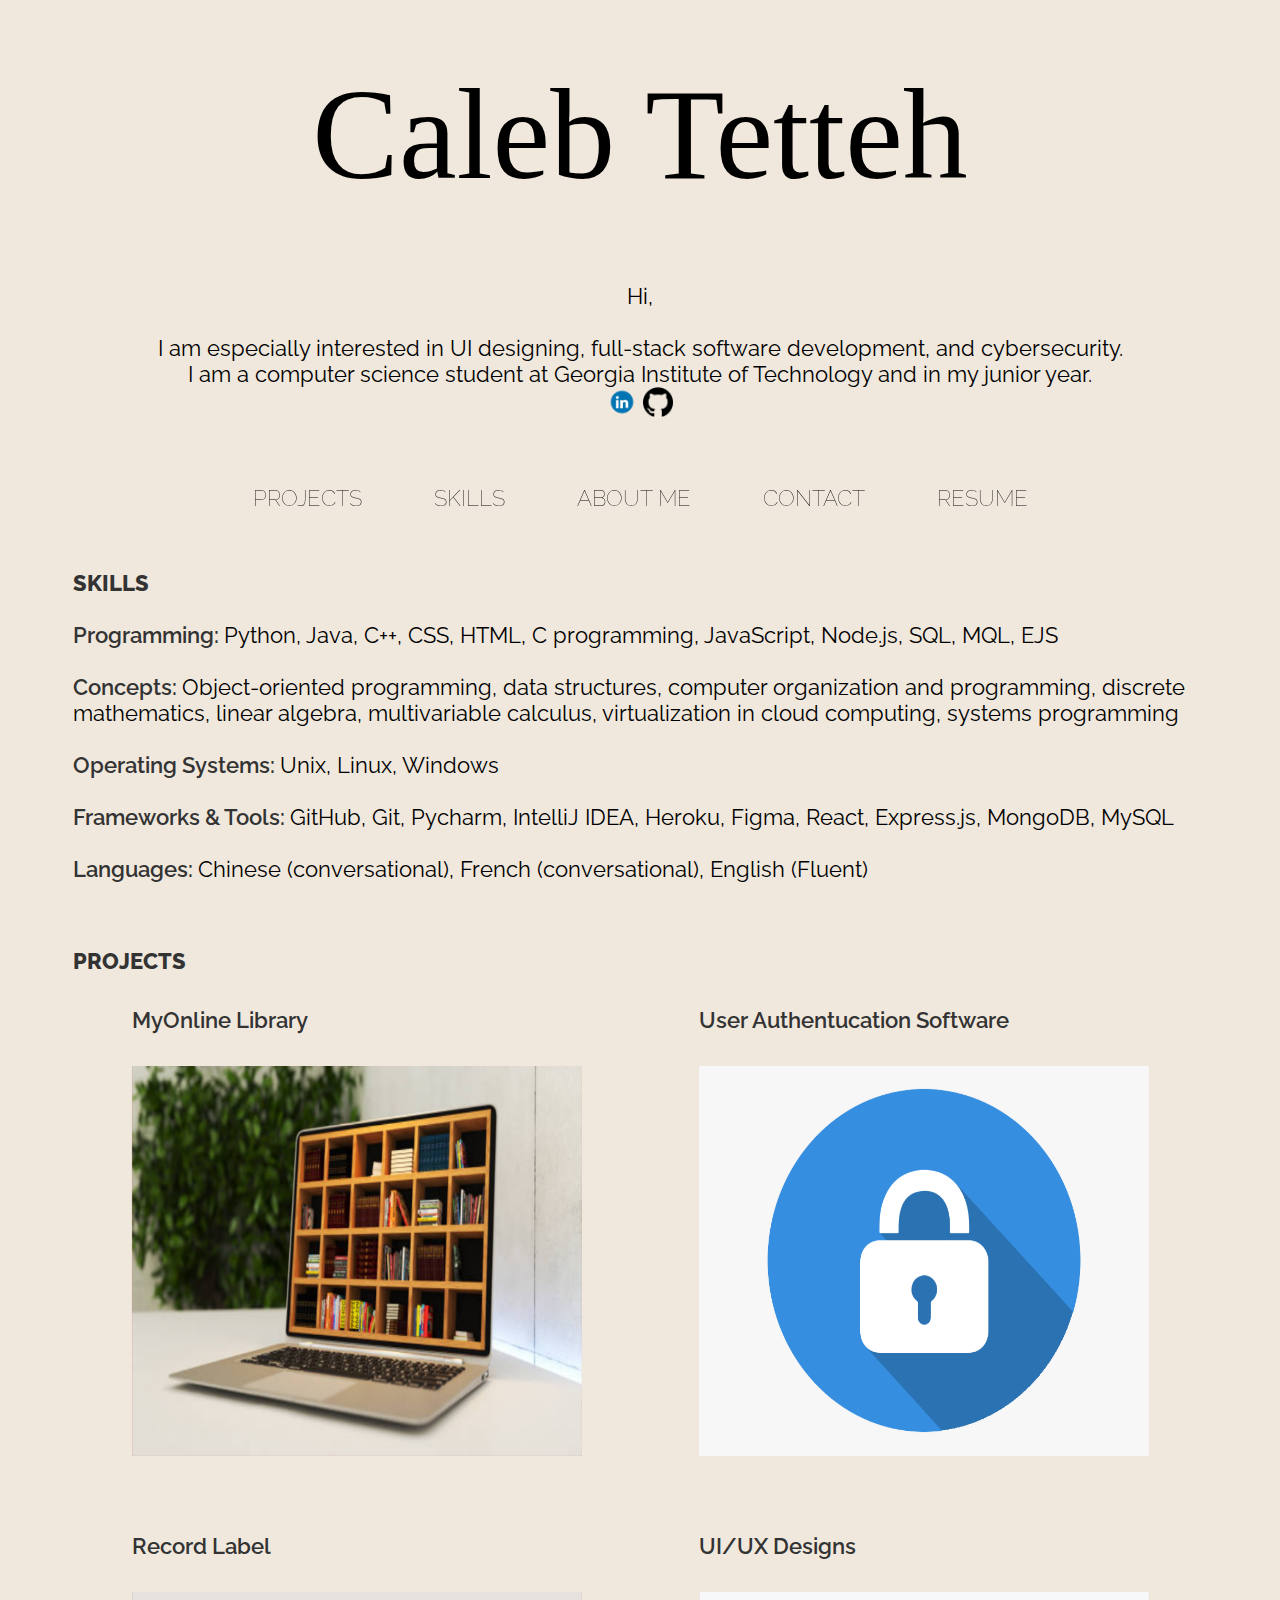
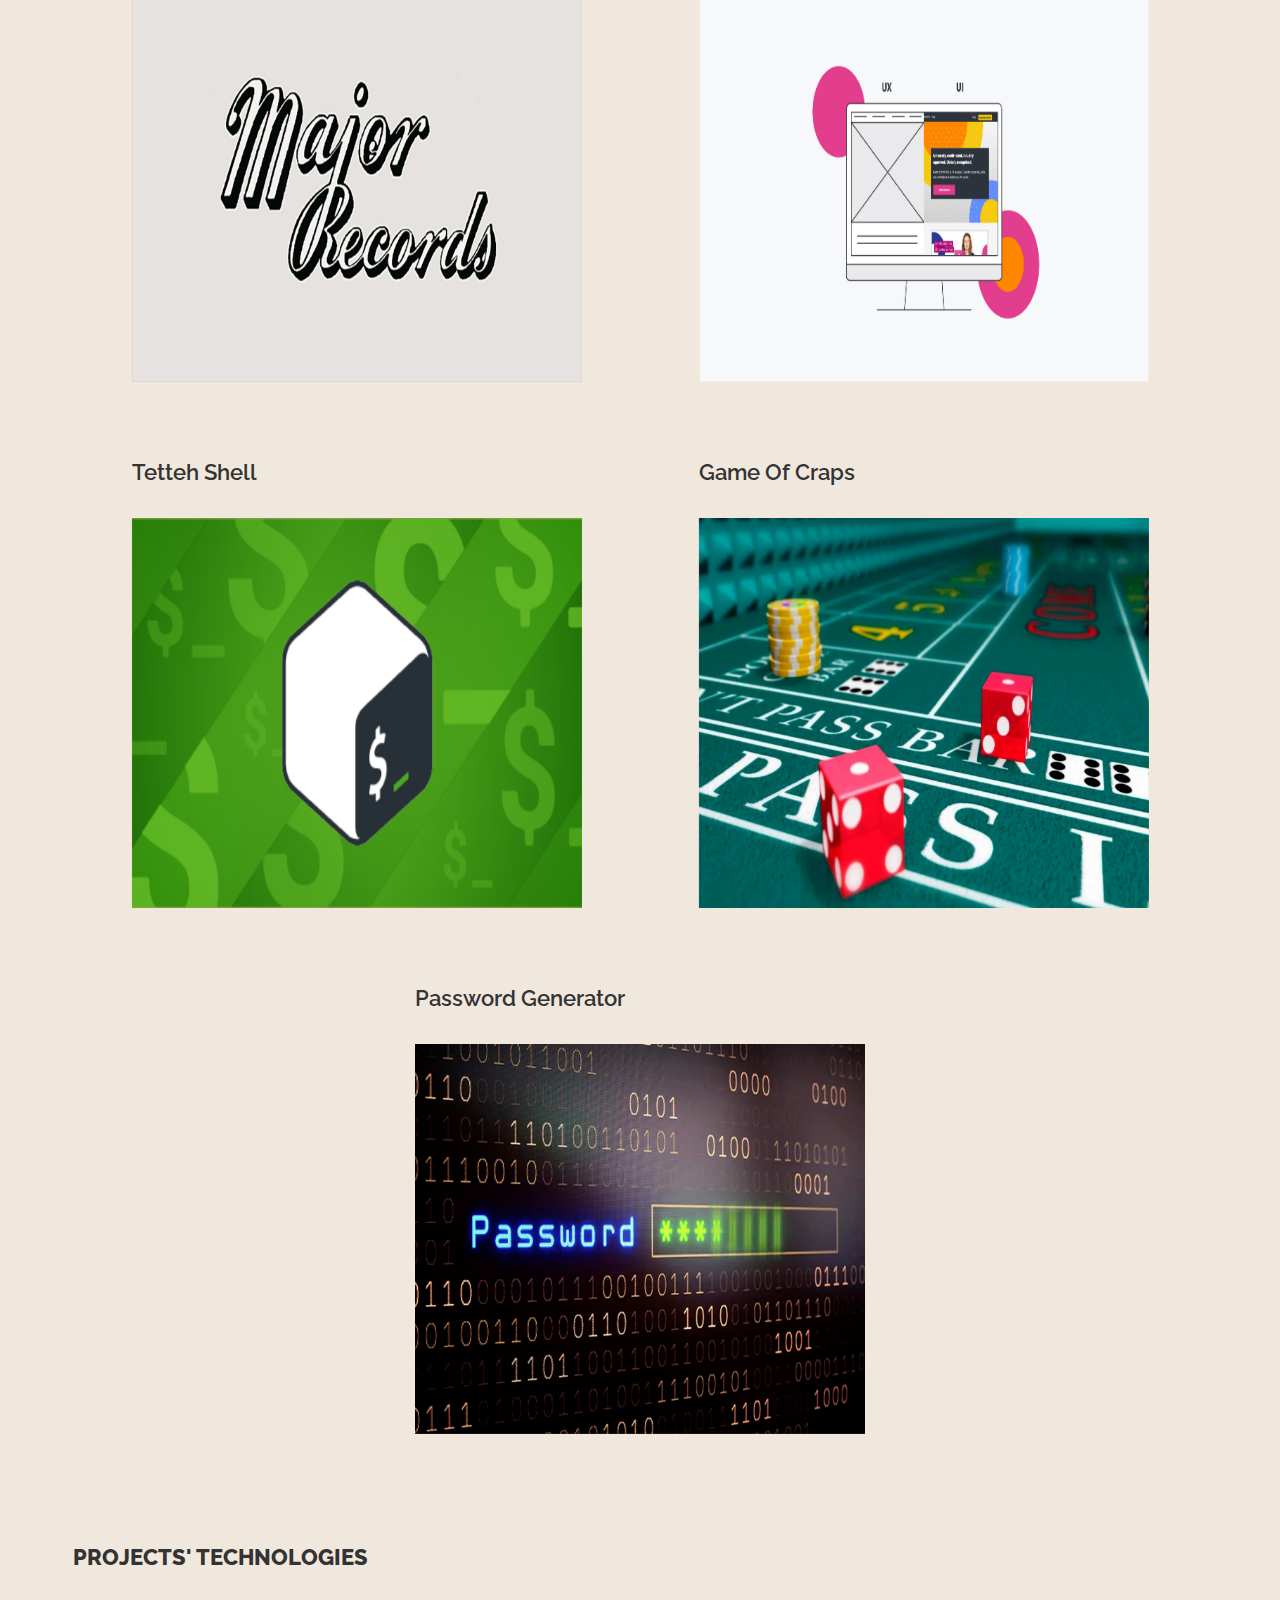
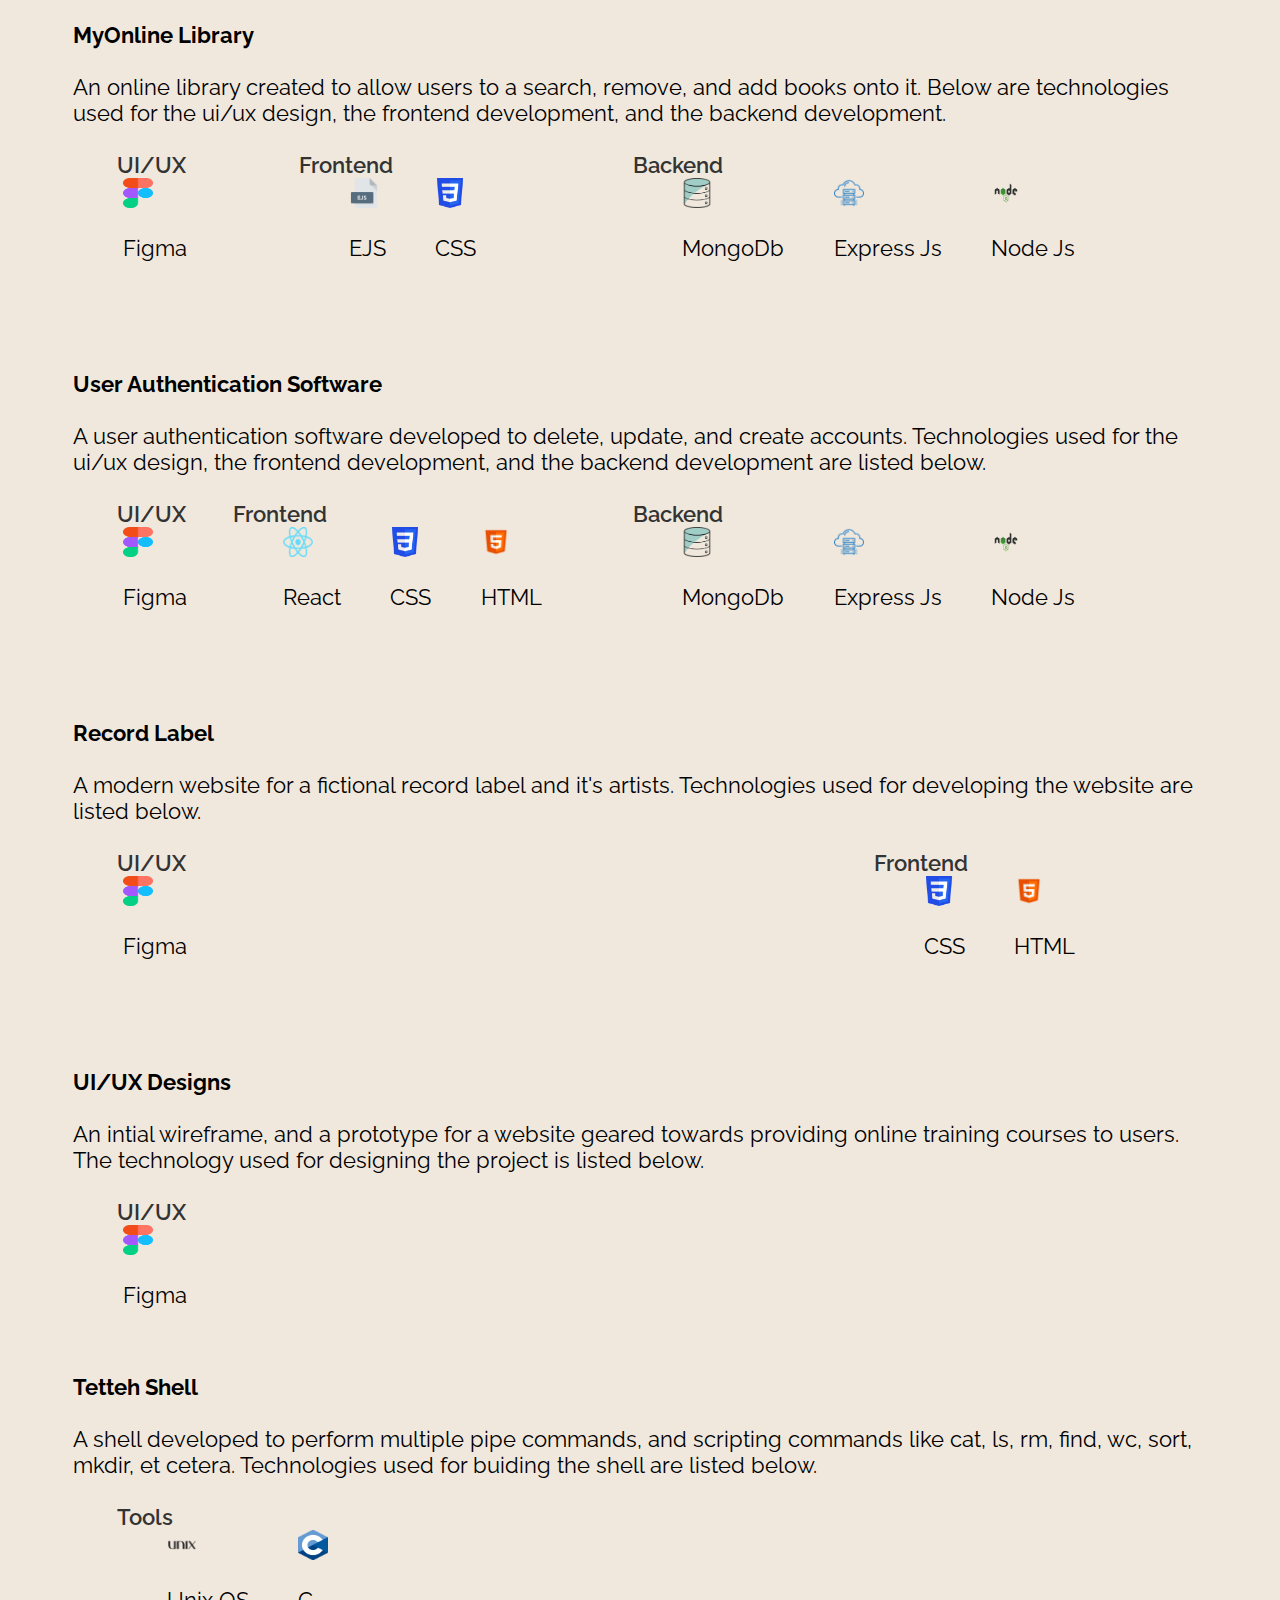
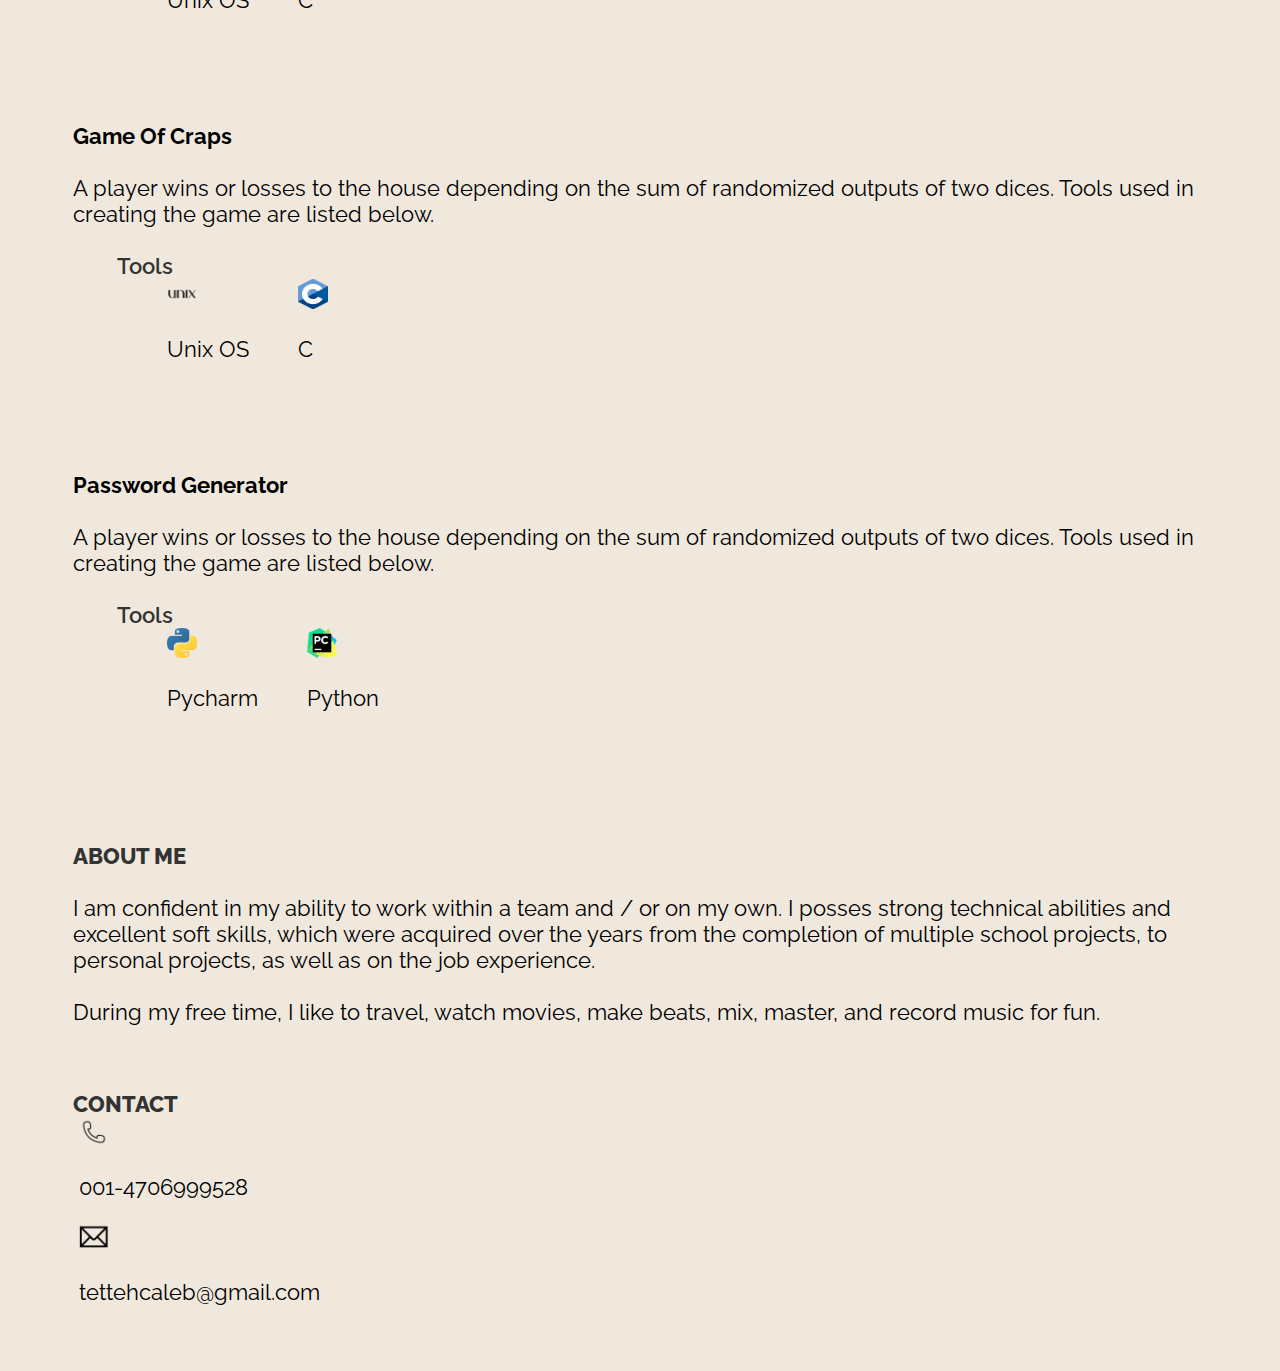
==== home.html @ a8803413 "mywebportfolio-ctetteh" ====
<!DOCTYPE html>
<html>
    <head>
        <!--The title element in he head section of our html element is going to be used 
        by our browser to set the title of our page on the tab-->
        <title> Caleb's Online Portfolio | Home</title>
        <!--The meta tag has a bunch of things we can define for it based on what we set
        for the name attribute. In our case, we want to use the tag for description so 
        we set it as such. The desciption in the content attribute is what appears under
        our title whenever you search in Google-->
        <meta name="description" content="Caleb's web portfolio...">
        <link rel="stylesheet" href="styles.css" />
        <style>
            .header-nav-sticky { 
                position: relative;
                top: 0;
            }

            @supports (position: sticky) {
                .header-nav-sticky {
                    position: -webkit-sticky;
                    position: -moz-sticky;
                    position: -ms-sticky;
                    position: -o-sticky;
                    position: sticky;
                    top: 0;
                }                
            }
        </style>        
    </head>
    <body>
        <header>
            <br>
            
            <h1 class="developer-name "> Caleb Tetteh </h1>
             
            <br>
            <br>
            
            <div class="intro">
                <p>
                    Hi,  
                    <br>
                    <br>
                    I am especially interested in UI designing, full-stack software development, and cybersecurity. 
                    <!--<br>    
                    My thread combinations are information-internetworks and media. My 
                    interests -->
                    <br>
                    I am a computer science student at   
                    Georgia Institute of Technology and in my junior year.
                    
                    
                </p> 
                
                <div class="flex">
                    
                    <a href="https://www.linkedin.com/in/calebtetteh" target="_blank"><img src="Images/linkedin_logo.gif" ></a> 
                    <a href="https://github.com/Cal3123" target="_blank"><img src="Images/github_logo.png"></a> 
                    
                </div>  
                     
            </div>
            
            <br>
            <br> 
            <!--The br tag is a line break tag. It adds line break whever it is-->
        </header> 
        
        <nav class="main-nav nav header-nav-sticky">
            <ul>
                <li><a href="#projects">PROJECTS</a></li> 
                <li><a href="#skills">SKILLS</a></li>
                <li><a href="#aboutme">ABOUT ME</a></li> 
                <li><a href="#contact">CONTACT</a></li> 
                <li><a href="https://docs.google.com/document/d/13GcOTFXCbrKFV9ZnrJuifz0VbZFWBPdK/edit?usp=sharing&ouid=107651226712796212903&rtpof=true&sd=true" target="_blank">RESUME</a></li> 
                  
            </ul>
        </nav>
        <br>
        <section class="container content-section"  >
            <h2 id ="skills" class="section-header">SKILLS</h2>
            <br>
            <p>
                <span class="section-sub-header">Programming: </span> Python, Java, C++, CSS, HTML, C programming, JavaScript, Node.js, SQL, MQL, EJS
                <br>
                <br>
                <span class="section-sub-header">Concepts: </span> Object-oriented programming, data structures, computer organization and programming, 
                discrete mathematics, linear algebra, multivariable calculus, virtualization in cloud computing,
                systems programming
                <br>
                <br>
                <span class="section-sub-header">Operating Systems: </span> Unix, Linux, Windows
                <br>
                <br>
                <span class="section-sub-header">Frameworks & Tools: </span> GitHub, Git, Pycharm, IntelliJ IDEA, Heroku, Figma, React, Express.js, MongoDB, MySQL 
                <br>
                <br>
                <span class="section-sub-header">Languages: </span> Chinese (conversational), French (conversational), English (Fluent)

            </p>
   
        </section>

        <span id ="projects"> 
        <section class = "container content-section">
           
            <h2  class="section-header">PROJECTS</h2>
            <div  class= "projects"> 
                <div class="clump">
                    <div class="section-sub-header">MyOnline Library</div>
                    <div class="project ">  
                        <img class="project-image" src="Images/myonline_library.jpg">
                        <div class="middle">
                            <p>
                                An online library created to allow users to a search, remove,
                                and add books onto it. 
                                <br> 

                                <span class="go-to-website">  <a href="#myOnlineLibrary">  Click here </a> <span>
                                to know frontend and backend technologies used in develpment.
                            </p>
                            <br>
                            <a class="text" href="">            
                                Go to App        
                            </a>
                        </div>
                    </div>   
                </div> 

                <div class="clump">
                    <div class="section-sub-header">User Authentucation Software</div> 
                    <div class="project ">  
                        <img class="project-image" src="Images/user_authentication.png">
                        <div class="middle">
                            <p>
                                A user authentication software developed to delete, update, and create accounts.
                                <br> 

                                <span class="go-to-website">  <a href="#userAuthentication">  Click here </a> <span>
                                to know frontend and backend technologies used in creation. 
                            </p>
                            <br> 
                            <a class="text" href="">            
                                Go to App        
                            </a>
                             
                        </div>
                    </div> 
                </div>

                <div class="clump">
                    <div class="section-sub-header">Record Label</div> 
                    <div class="project"> 
                        <img class="project-image" src="Images/record_label.jpg">
                        <div class="middle">
                            <p>
                                A modern website for a fictional record label and it's artists. 
                                <br>

                                <span class="go-to-website">  <a href="#recordLabel">  Click here </a> <span>
                                to know frontend technologies used to build the site. 
                            </p>
                            <br> 

                            <a class="text" href="">            
                                Go to Site        
                            </a>
                        </div>
                    </div> 
                </div>    

                <div class="clump">
                    <div class="section-sub-header">UI/UX Designs</div>
                    <div class="project"> 
                        <img class="project-image" src="Images/ui_design.jpg">
                        <div class="middle">
                            <p>
                                An intial wireframe, and a prototype for a website geared towards
                                providing online training courses to users. 
                                <br>

                                <span class="go-to-website">  <a href="#uiDesigns">  Click here </a> <span>
                                to know which prototyping tool I used. 
                            </p>
                            <br> 
                            
                            <a class="text" href="">            
                                Go to Site        
                            </a>
                        </div>
                    </div>
                </div>    
                
                <div class="clump">
                    <div class="section-sub-header">Tetteh Shell</div>
                    <div class="project "> 
                        <img class="project-image" src="Images/tetteh_shell.png">
                        <div class="middle">
                            <p>
                                A shell developed to perform multiple pipe commands, and
                                scripting commands like cat, ls, rm, find, wc, sort, mkdir, et cetera.  
                                <br>
                                <span class="go-to-website">  <a href="#tettehShell">  Click here </a> <span>
                                to know  the backend technologies used to build the shell. 
                            </p>
                            <br> 
                            
                            <a class="text" href="https://youtu.be/wTkIxbKQaT0" target="_blank">            
                                View        
                            </a>
                        </div>
                    </div> 
                </div>

                <div class="clump">
                    <div class="section-sub-header">Game Of Craps</div>
                    <div class="project"> 
                        <img class="project-image" src="Images/game_of_craps.png">
                        <div class="middle">
                            <p>
                                Game of craps is a game of chance.
                                <br> 
                                A player wins or losses 
                                to the house depending on the sum of randomized outputs of two dices.
                                <br>

                                <span class="go-to-website">  <a href="#craps">  Click here </a> <span>
                                to know backend technologies used to create the game. 
                            </p>
                            <br> 
                            
                            <a class="text" href="https://youtu.be/uQVDjnqmArE" target="_blank">            
                                View       
                            </a>
                    </div> 
                </div>
            </div>
            
            <div class="clump">
                <div class="section-sub-header">Password Generator</div>
                <div class="project"> 
                    <img class="project-image" src="Images/password_generator.png">
                    <div class="middle">
                        <p>
                            A program developed to generate multiple letter and digit password combinations of 
                            varied lengths. 
                            <span class="go-to-website">  <a href="#passwordGenerator">  Click here </a> <span>
                            to know backend technologies used to create this pragram. 
                        </p>
                        <br> 
                        
                        <a class="text" href="https://youtu.be/wnPDkCV_e5Y" target="_blank">            
                            View       
                        </a>
                </div> 
            </div>
        </div>
        </section>

        <section class="container content-section  "  >
            <h2 id ="technologies" class="section-header">PROJECTS' TECHNOLOGIES</h2>
            <br> 
            <br>

            <span id ="myOnlineLibrary"></span>
            <h3>MyOnline Library</h3>
            <br>

            <p>
                An online library created to allow users to a search, remove,
                and add books onto it. Below are technologies used for the ui/ux design, 
                the frontend development, and the backend development.
            </p>
            <br> 

            <div class="flexx">
                <div>
                    <div class="section-sub-header">UI/UX</div> 
                        <div class="flex">
                            <div><img src="Images/figma_logo.png"> </div>
                            <div>Figma</div>
                        </div>
                </div>
                <div> 
                    <div class="section-sub-header">Frontend</div> 
                        <div class="flexx" >
                            <div class="flex">
                                <div><img src="Images/ejs_logo.png"> </div>
                                <div>EJS</div>
                            </div> 
                            <div class="flex">
                                <div><img src="Images/css_logo.png"> </div>
                                <div>CSS</div>
                            </div>  
                        </div>
                </div>
                <div>
                    <div class="section-sub-header">Backend</div>  
                        <div class="flexx" >
                            <div class="flex">
                                <div><img src="Images/database_logo.png"> </div>
                                <div>MongoDb</div>
                            </div>
                            <div class="flex">
                                <div><img src="Images/backend_logo.png"> </div>
                                <div>Express Js</div>
                            </div>
                            <div class="flex">
                                <div><img src="Images/nodejs_logo.png"> </div>
                                <div>Node Js</div>
                            </div>
                        </div>
                </div>
            </div>            
                   
            
            <span id ="userAuthentication"></span>
            <h3>User Authentication Software</h3>
            <br>

            <p>
                A user authentication software developed to delete, update, and create accounts. Technologies used for the ui/ux design, 
                the frontend development, and the backend development are listed below.
            </p>
            <br> 

            <div class="flexx">
                <div >
                    <div class="section-sub-header">UI/UX</div> 
                        <div class="flex">
                            <div><img src="Images/figma_logo.png"> </div>
                            <div>Figma</div>
                        </div>
                </div>
                <div>    
                    <div class="section-sub-header">Frontend</div>  
                        <div class="flexx" >
                            <div class="flex">
                                <div><img src="Images/react_logo.png"> </div>
                                <div>React</div>
                            </div> 
                            <div class="flex">
                                <div><img src="Images/css_logo.png"> </div>
                                <div>CSS</div>
                            </div> 
                            <div class="flex">
                                <div><img src="Images/html_logo.jpg"> </div>
                                <div>HTML</div>
                            </div> 
                        </div>
                </div>
                <div>
                    <div class="section-sub-header">Backend</div>  
                        <div class="flexx" >
                            <div class="flex">
                                <div><img src="Images/database_logo.png"> </div>
                                <div>MongoDb</div>
                            </div>
                            <div class="flex">
                                <div><img src="Images/backend_logo.png"> </div>
                                <div>Express Js</div>
                            </div>
                            <div class="flex">
                                <div><img src="Images/nodejs_logo.png"> </div>
                                <div>Node Js</div>
                            </div>
                        </div>
                </div>
            </div>
 

            <span id ="recordLabel"></span>
            <h3>Record Label</h3>
            <br>
            <p>
                A modern website for a fictional record label and it's artists. Technologies
                used for developing the website are listed below.
            </p>
            <br> 

            <div class="flexx">
                <div>
                    <div class="section-sub-header">UI/UX</div>  
                        <div class="flex">
                            <div><img src="Images/figma_logo.png"> </div>
                            <div>Figma</div>
                        </div>
                </div>
                <div>    
                    <div class="section-sub-header">Frontend</div>  
                        <div class="flexx" >  
                            <div class="flex">
                                <div><img src="Images/css_logo.png"> </div>
                                <div>CSS</div>
                            </div> 
                            <div class="flex">
                                <div><img src="Images/html_logo.jpg"> </div>
                                <div>HTML</div>
                            </div> 
                        </div>
                </div>
            </div>


            <span id ="uiDesigns"></span>
            <h3>UI/UX Designs</h3>
            <br>

            <p>
                An intial wireframe, and a prototype for a website geared towards
                providing online training courses to users. The technology used for
                designing the project is listed below.
            </p>
            <br>

            <div class="flexx">
                <div>
                    <div class="section-sub-header">UI/UX</div>  
                        <div class="flex">
                            <div><img src="Images/figma_logo.png"> </div>
                            <div>Figma</div>
                        </div>
                </div>
            </div>
                      

            <span id ="tettehShell"></span>
            <h3>Tetteh Shell</h3>
            <br>
            
            <p>
                A shell developed to perform multiple pipe commands, and
                scripting commands like cat, ls, rm, find, wc, sort, mkdir, et cetera. 
                Technologies used for buiding the shell are listed below. 
            </p>
            <br>

            <div class="flexx">
                <div>    
                    <div class="section-sub-header">Tools</div>  
                        <div class="flexx" >  
                            <div class="flex">
                                <div><img src="Images/unix.png"> </div>
                                <div> Unix OS</div>
                            </div> 
                            <div class="flex">
                                <div><img src="Images/c_programming_language.png"> </div>
                                <div>C </div>
                            </div> 
                        </div>
                </div>
            </div>         
        

            <span id ="craps"></span>
            <h3>Game Of Craps</h3>
            <br>
            
            <p>
                A player wins or losses  to the house depending on the sum of randomized 
                outputs of two dices. Tools used in creating the game are listed below.
            </p>
            <br>

            <div class="flexx">
                <div>    
                    <div class="section-sub-header">Tools</div>  
                        <div class="flexx" >  
                            <div class="flex">
                                <div><img src="Images/unix.png"> </div>
                                <div> Unix OS</div>
                            </div> 
                            <div class="flex">
                                <div><img src="Images/c_programming_language.png"> </div>
                                <div>C </div>
                            </div> 
                        </div>
                </div>
            </div>


            <span id ="passwordGenerator"></span>
            <h3>Password Generator</h3>
            <br>
            
            <p>
                A player wins or losses  to the house depending on the sum of randomized 
                outputs of two dices. Tools used in creating the game are listed below.
            </p>
            <br>

            <div class="flexx">
                <div>    
                    <div class="section-sub-header">Tools</div>  
                        <div class="flexx" >  
                            <div class="flex">
                                <div><img src="Images/python_logo.png"> </div>
                                <div>Pycharm</div>
                            </div> 
                            <div class="flex">
                                <div><img src="Images/pycharm_logo.png"> </div>
                                <div>Python </div>
                            </div> 
                        </div>
                </div>
            </div>
   
        </section>

        <section class="container content-section">
            <h2 id ="aboutme" class="section-header">ABOUT ME</h2>
            <br>
            <p>   
                I am confident in my ability to work within a team and / or on my own. 
                I posses strong  technical abilities and excellent soft skills, which were 
                acquired over the years from the completion of multiple school projects, to personal
                projects, as well as on the job experience.
                <br>
                <br>
                During my free time, I like to travel, watch movies, make beats, mix, master, and record music
                for fun.
            </p>
   
        </section>

        <section class="container content-section"  >
            <h2 id ="contact" class="section-header">CONTACT</h2> 
                <div class="flex">
                    <div> <img src="Images/phone_logo.png"> </div>
                    <div>001-4706999528</div>
                </div>
                <div class="flex"> 
                    <div> <img src="Images/email_logo.png"> </div>
                    <div>  tettehcaleb@gmail.com </div>
                </div>   
        </section>
    </body>
</html>
---- styles.css ----
@import url('https://fonts.googleapis.com/css?family=Raleway:300,400,700');
@import url("https://fonts.googleapis.com/css?family=Metal+Mania");

@font-face {
    font-family: "Booter - Zero Zero";
    src: url("Fonts/Booter - Zero Zero.woff") format("woff"),
         url("Fonts/Booter - Zero Zero.woff2") format("woff2");
    font-weight: normal;
    font-style: normal;
}

* {
    box-sizing: border-box;
    font-family: "Raleway";
    /*font-family: Raleway;*/
    color: #000000;
    font-size: 22px;
    padding: 0;
    margin:  0;
}



html, body {
    margin: 0;
    padding: 0;
    min-height: 100%;
}
 
body {
    /*
    background: linear-gradient(to right, rgb(57, 56, 56), rgb(0, 0, 0));*/
    background: rgb(240, 232, 221)
     
} 
/*
.main-header-cover-image {
    /*The reason reason why he chose to dilute the color and not off the rip 
    choose a #grey is so that he can see through for cover image to be visible.
    If he had choose traditional grey, actual image won't be see through
    background-color: rgba(0, 0, 0, .5);
    background-image: url("Images/MajorRecords.jpg");
    /*Now we have a background image with actual visible colors and then we have 
    a tansparent. This here belnds the two giving the overall bacground a smokey look
    background-blend-mode: multiply;
    background-size: cover;
    padding-bottom: 1rem;
}
*/
.developer-name {
    text-align: center;
    margin: 0;
    font-size: 5.9rem;
    padding-top : 1.5rem;
    font-family: "Booter - Zero Zero";
    font-weight: normal;
     
}

.intro {
    text-align: center; 
    margin-top: 1rem;
} 

.nav li {
    display: inline; 
    margin: 1rem;
}
.main-nav  {
    display: flex;
    justify-content:  center;
    flex-wrap: wrap;
    margin-bottom: 1rem;     
    /*
    background-color: rgba(0, 0, 0,0.6);
    border-bottom: 1px solid rgba(255, 255, 255, .3);
    */
}
.nav a { 
    display: inline-block;
    font-weight: lighter;
    padding: .5rem; 
    font-size: 1em;
    text-decoration: none;
} 

.nav a:hover { 
    background-color: rgba(255, 255, 255, .6) ;
}



.content-section {
    /*I don't know the purpose of thei left-and-right margin value 2*/
    margin: 1rem 2rem;
    
    /*background: linear-gradient(to right, rgb(57, 56, 56), rgb(0, 0, 0)); */

}

.container {
    max-width: 1200px;
    /*Not really clear on what auto means*/
    margin: 0 auto;
    padding: 0 1.5rem;
    margin-bottom: 3rem;

}
.projects {
    display: flex;
    flex-wrap: wrap;
    justify-content: space-around;
}

.section-header {
    display: block;
    width: 100%;
    font-weight: 800;
    color: #333;
    text-align: left;
    font-size: 1em;
} 

.section-sub-header {
    font-weight: 600;
    color: #333; 
    font-size: 1em;
} 

/**
 

.artist-anchor {
    text-align: center;
}

.artist-anchor li {
    display: inline;
}

.artist-anchor a {
    display: inline-block; 
    text-decoration: none;
    
}

.artist-header {
    font-family: "Metal Mania";
    font-weight: normal;
    color: #333;
    text-align: center;
    font-size: 2.5em;
}
/*rgba(255, 255, 255, .1);
rgba(20, 20, 20, .3);
.artist-header:hover {
    color: rgba(20, 20, 20, .3);
     
}
**/
/**/

/*THis is suppose to be in .content-section with exception of justify content*/
 
 
.clump {
    margin: 1.5rem 1rem 2rem 1rem ;
}

.project {
    position: relative; 
    margin-top: 1.5rem;
    background-color: rgba(165, 42, 42, 0.5);
    /*background-color: #56CCF2;
    background-color: rgba(86.3%, 68.2%, 58.8%, 0.5);
    */

    /*The purpose of this is to keep descriptive texts in and within image frame/box*/
    width: 450px;
    height:390px;
}
.project:hover .project-image { 
    /*So art has a background color  but it is not made visible beacuse image is 
    covering it. Once you hover on the image. This attribute kickstarts making the 
    image see through so that you can see the backroung color */
    opacity: 0.3;  
     
}

.project-image {
    /*This is what is floating the image to the left  of content and not ontop*/
    opacity: 1;
    display: block;    
    
    /*width: 450px;*/
    width: 450px;
    height:390px;
    
    transition: .5s ease;
    backface-visibility: hidden;  
}

.middle {
    display: inline-block;
    transition: .5s ease;
    opacity: 0;
    position: absolute;
    top: 50%;
    left: 50%;
    transform: translate(-50%, -50%);
    -ms-transform: translate(-50%, -50%);
    text-align: center;
}

.text {
    background-color: #04AA6D;
    color: white;
    font-size: 16px;
    padding: 16px 32px;     
}

.middle a {
    color: none;
    display: inline-block;
    text-decoration: none; 
}

.project:hover .middle {
    opacity: 1;
}

.go-to-website a {
    color: #1fb4e6;
    text-decoration: none; 
    display: inline-block;
}


.main-footer {
    background-color: #56CCF2;
    color: white;
    padding: .25em 0;
}
/*
.main-footer-container {
    
    display: flex;
    align-items: center; 
}*/

.main-footer-container ul {
    /*flex-grow: 1;*/
    text-align: end;
}

.footer-nav li {
    padding: 0 .5em;
}

.footer-nav img {
    width: 30px;
    height: 30px;
}

.btn {
    text-align: center;
    vertical-align: middle;
    padding: .67em .67em;
    cursor: pointer;
}

.btn-header {
    margin: .5em 15% 2em 15%;
    color: white;
    border: 2px solid #2D9CDB;
    background-color: rgba(255, 255, 255, .1);
    border-radius: 0;
    font-size: 1.5em;
    font-weight: lighter;
    padding-left: 2em;
    padding-right: 2em;
}

.btn-header:hover {
    background-color: rgba(255, 255, 255, .3);
}

.btn-play {
    display: block;
    margin: 0 auto;
    color: #2D9CDB;
    font-size: 4em;
    border-radius: 50%;
    width: 100px;
    height: 100px;
    padding: 0;
    text-align: center;
}

.btn-primary {
    color: white;
    background-color: #56CCF2;
    border: none;
    border-radius: .3em;
    font-weight: bold;
}

.btn-primary:hover {
    background-color: #2D9CDB;
}

.tour-row {
    border-bottom: 1px solid black;
    padding-bottom: 1em;
    margin-bottom: 1em;
}

.tour-row:last-child {
    border: none;
}

.tour-item {
    display: inline-block;
    padding-right: .5em;
}

.tour-date {
    color: #555;
    width: 11%;
    font-weight: bold;
}

.tour-city {
    width: 24%;
}

.tour-arena {
    width: 42%;
}

.tour-btn {
    max-width: 19%;
}



.shop-item-title {
    display: block;
    /*Means width should stretch to 100% of it's content*/
    width: 100%;
    text-align: center;
    font-weight: bold;
    font-size: 1.5em;
    color: #333;
    margin-bottom: 15px;
}

.shop-item-image {
    /*Since height is only stated, CSS automatically gives width the same value*/ 
    /*The width of the image is what is affecting the wide strechness of shop-item-details (beacuse of the
    flex:grow property of shop-item-price) and the width of it's parent shop-item class
    beacuse it is the biggest width since shop-item has no defined width.*/
    /*
    Explanation: shop-item-details is in another box called shop-item whose
    width is not defined. If the image becomes bigger length and breadth
    wise the shop-item box also streches since it is contained in it. Hence the div box
    of shop-item-details also have more room or extra space to it's right but it does
    not become wide just yet. Without flex-grow, the text in shop-item-price will be right next 
    to the button. But since there is a flex-grow property. The flex-grow: 1 property of 
    shop-item-price then takes that extra space and add it to only itself, it does not share it 
    with adjacent button since none of it classes declares a flex-grow property. */
    height: 250px;
}

.shop-item-details {
    /*display-flex flexes items to be horizaontally aligned*/
    display: flex; 
    /*align-items align items on the crossectional axis/direaction of dsiplay: flex/flex-driection: 'value'
    respectivelly. In this case on the y-axis. Hence it align items to the veritcal center and not horizontal 
    center.  */ 
    align-items: center; 
    padding: 5px;
}

.shop-item-price {
    /*Without flex-grow, the text in shop-item-price will be right next to the button. flex-grow: 1 takes whatever
    extra space in shop-item-details div and gives it to price. Flex-grow applies to only
    the div element it is assigned to respective to the amount of space within it's parent*/
    flex-grow: 1 ;
    color: #333;
}


.cart-header {
    font-weight: bold;
    font-size: 1.25em;
    color: #333;
}

.cart-column {
    display: flex;
    align-items: center;
    border-bottom: 1px solid black;
    margin-right: 1.5em;
    padding-bottom: 10px;
    margin-top: 10px;
}

.cart-row {
    display: flex;
}

.cart-item {
    width: 45%;
}

.cart-price {
    width: 20%;
    font-size: 1.2em;
    color: #333;
}

.cart-quantity {
    width: 35%;
}

.cart-item-title {
    color: #333;
    margin-left: .5em;
    font-size: 1.2em;
}

.cart-item-image {
    width: 75px;
    height: auto;
    border-radius: 10px;
}

.btn-danger {
    color: white;
    background-color: #EB5757;
    border: none;
    border-radius: .3em;
    font-weight: bold;
}

.btn-danger:hover {
    background-color: #CC4C4C;
}

.cart-quantity-input {
    height: 34px;
    width: 50px;
    border-radius: 5px;
    border: 1px solid #56CCF2;
    background-color: #eee;
    color: #333;
    padding: 0;
    text-align: center;
    font-size: 1.2em;
    margin-right: 25px;
}

.cart-row:last-child {
    border-bottom: 1px solid black;
}

.cart-row:last-child .cart-column {
    border: none;
}

.cart-total {
    text-align: end;
    margin-top: 10px;
    margin-right: 10px;
}

.cart-total-title {
    font-weight: bold;
    font-size: 1.5em;
    color: black;
    margin-right: 20px;
}

.cart-total-price {
    color: #333;
    font-size: 1.1em;
}

.btn-purchase {
    display: block;
    margin: 40px auto 80px auto;
    font-size: 1.75em;
}

/*Styling in this selector is then marched with each element in the form row*/
.form-item{
    display: flex;
    /*flex-direction is column so that our label element will always be on top/be first b4 our input element*/
    flex-direction: column; 
    /*leaves 2rem to the left of each item*/
    margin-left: 2rem;
    /*This defines our element spacing out and growing as large as possible to right*/
    flex-grow: 1;
    /*To make sure that each item have the same exact width we define flex-basis: to be 0 so 
    they both grow from th e same point*/
    flex-basis:0;
    margin-bottom: .5rem;
}

.align-end   {
    justify-content: end;
}

/*Not needed*/
.align-start   {
    justify-content: start;
}

.align-center   {
    justify-content: center;
}

.flexx {
    display: flex;
    margin: 0 2rem 2rem 2rem;
    justify-content:space-between;
}

.flex div {
    margin-right : 2rem;
    margin-left: 0.25rem;
    margin-bottom: 1rem;
}

.flex img {   
    width: 30px;
    height: 30px;
}
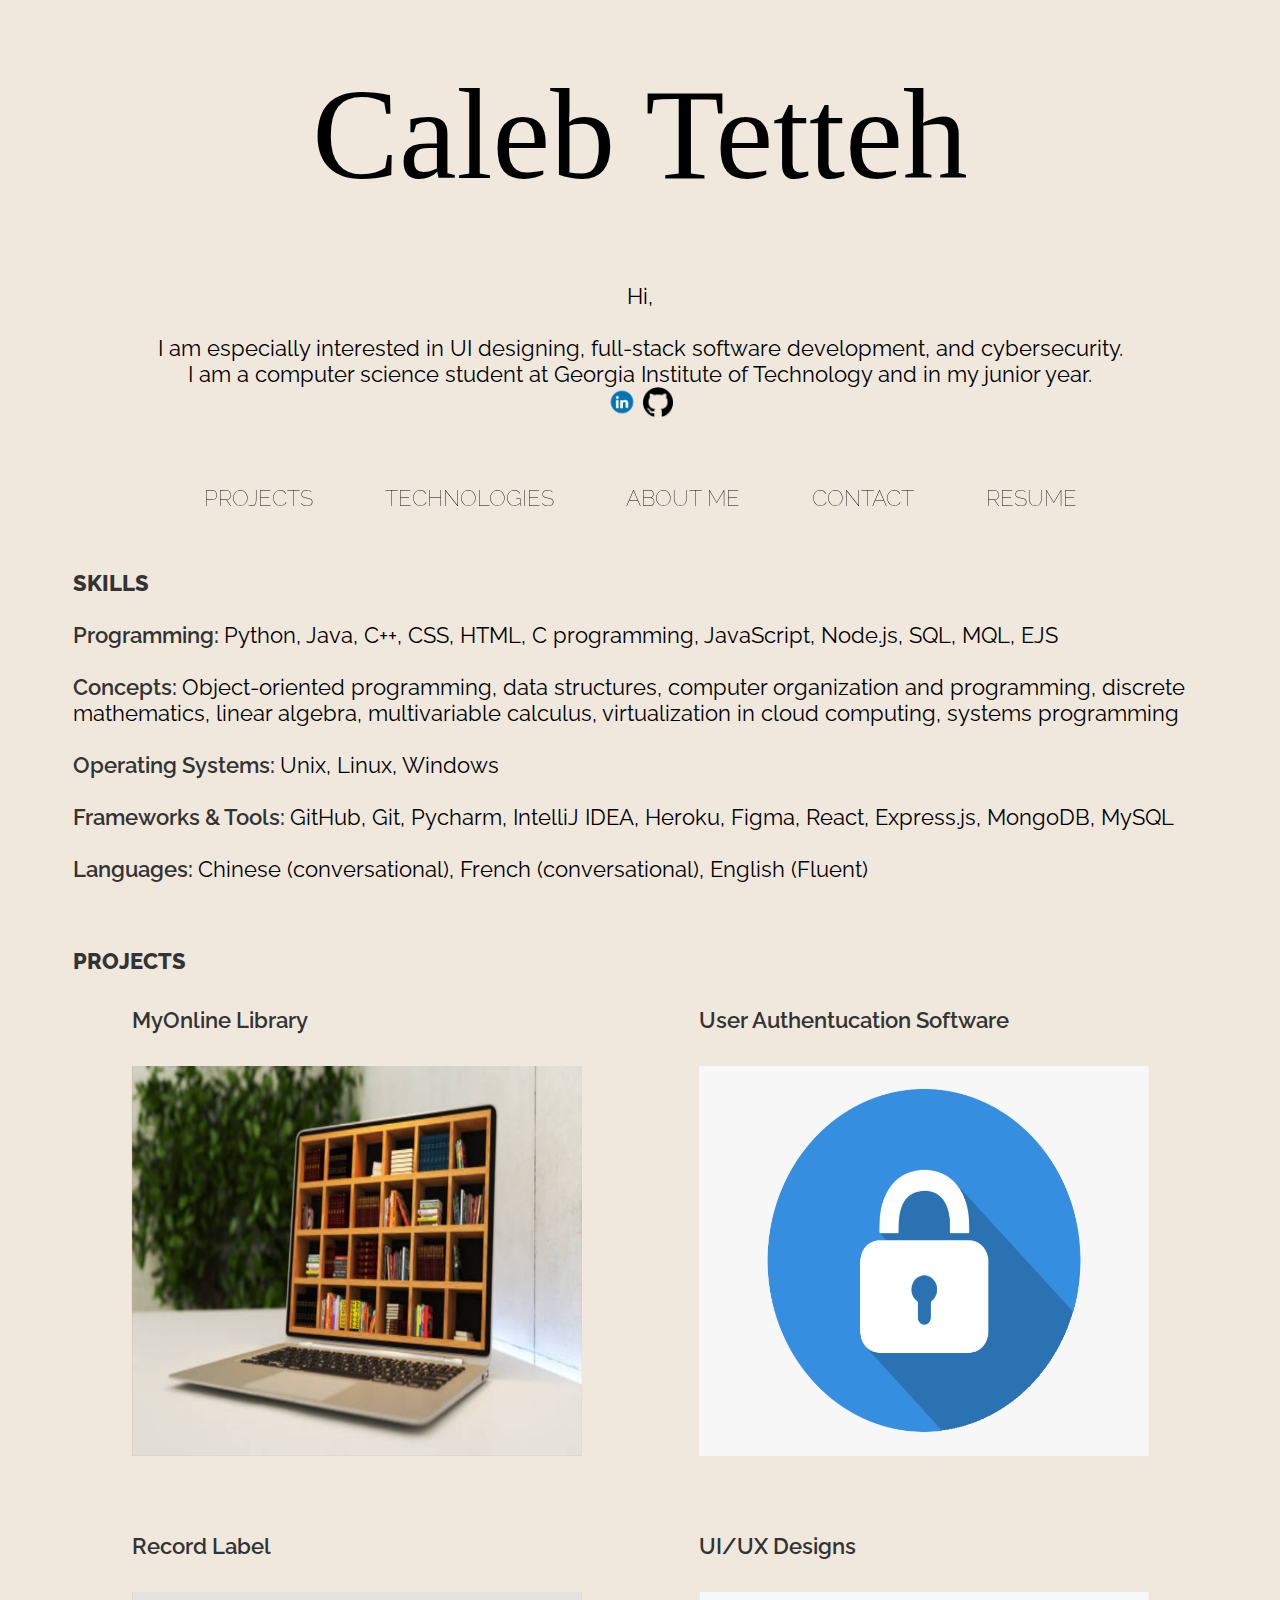
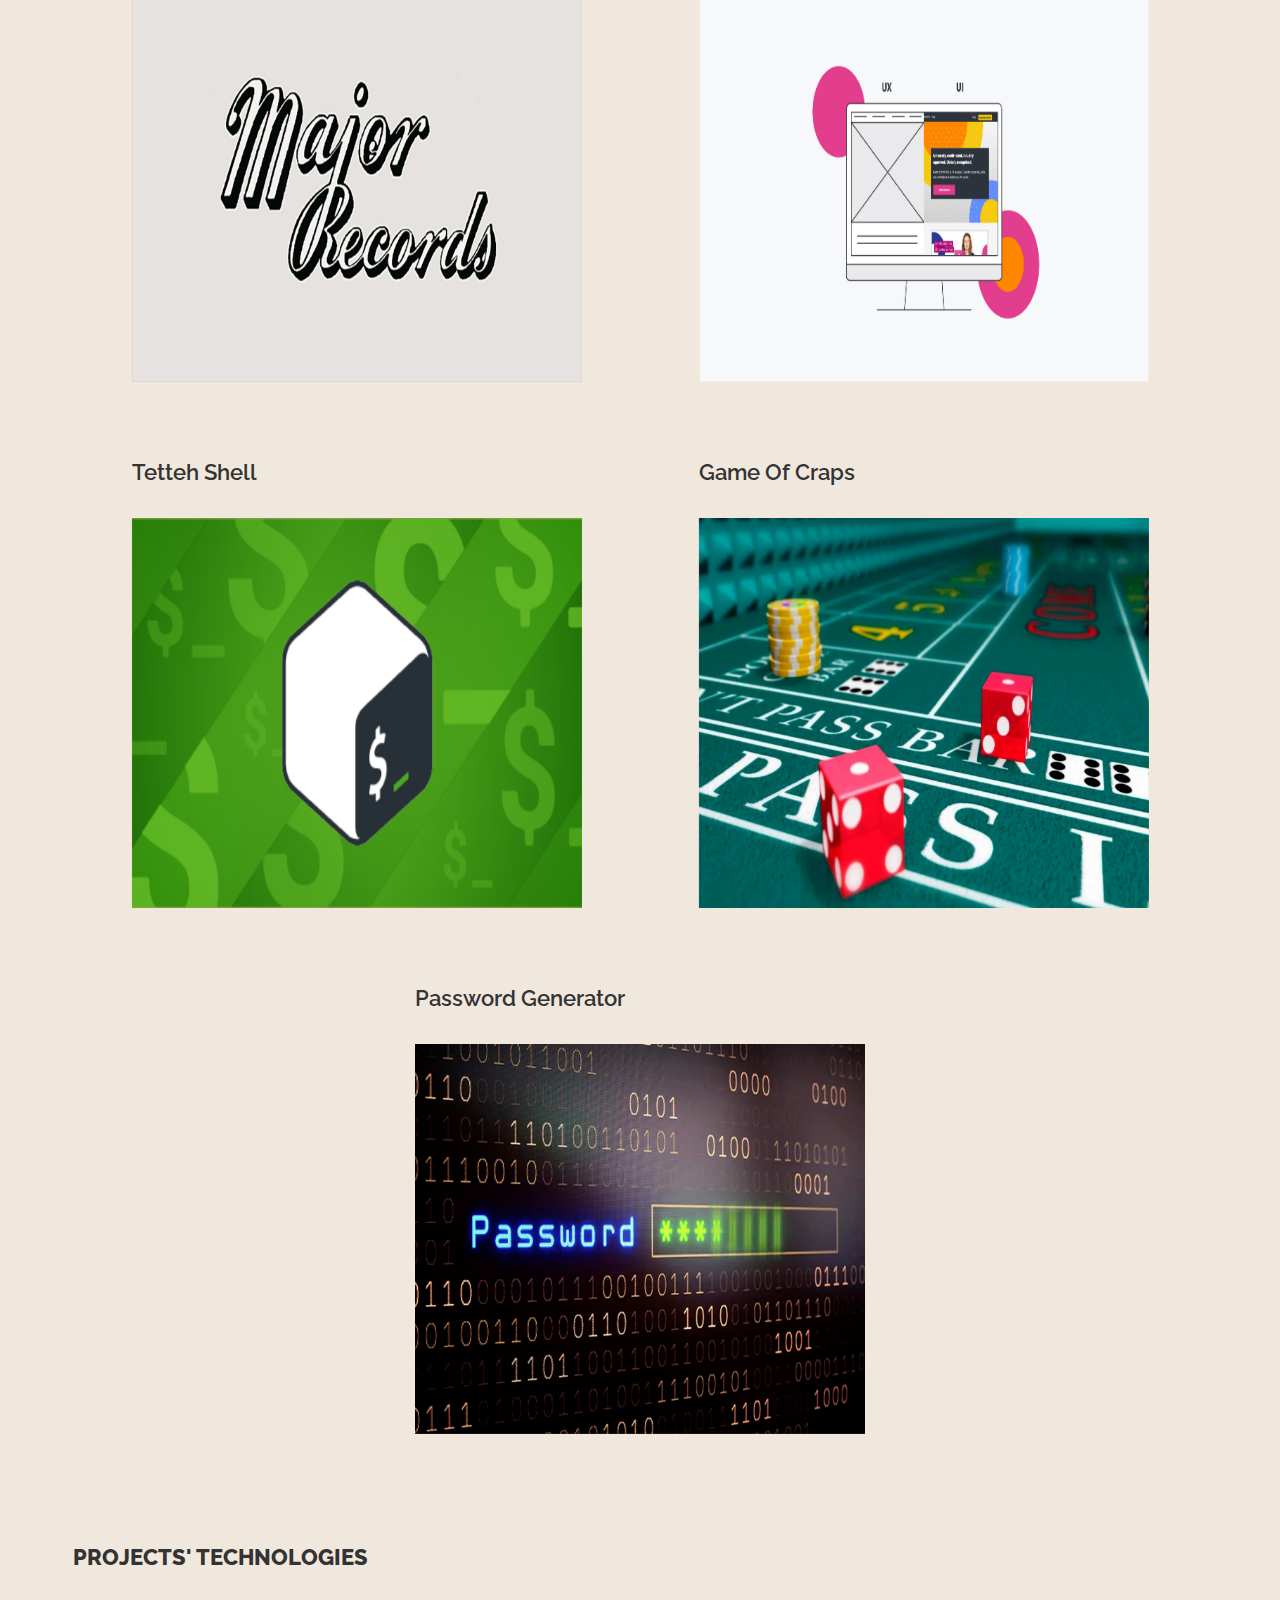
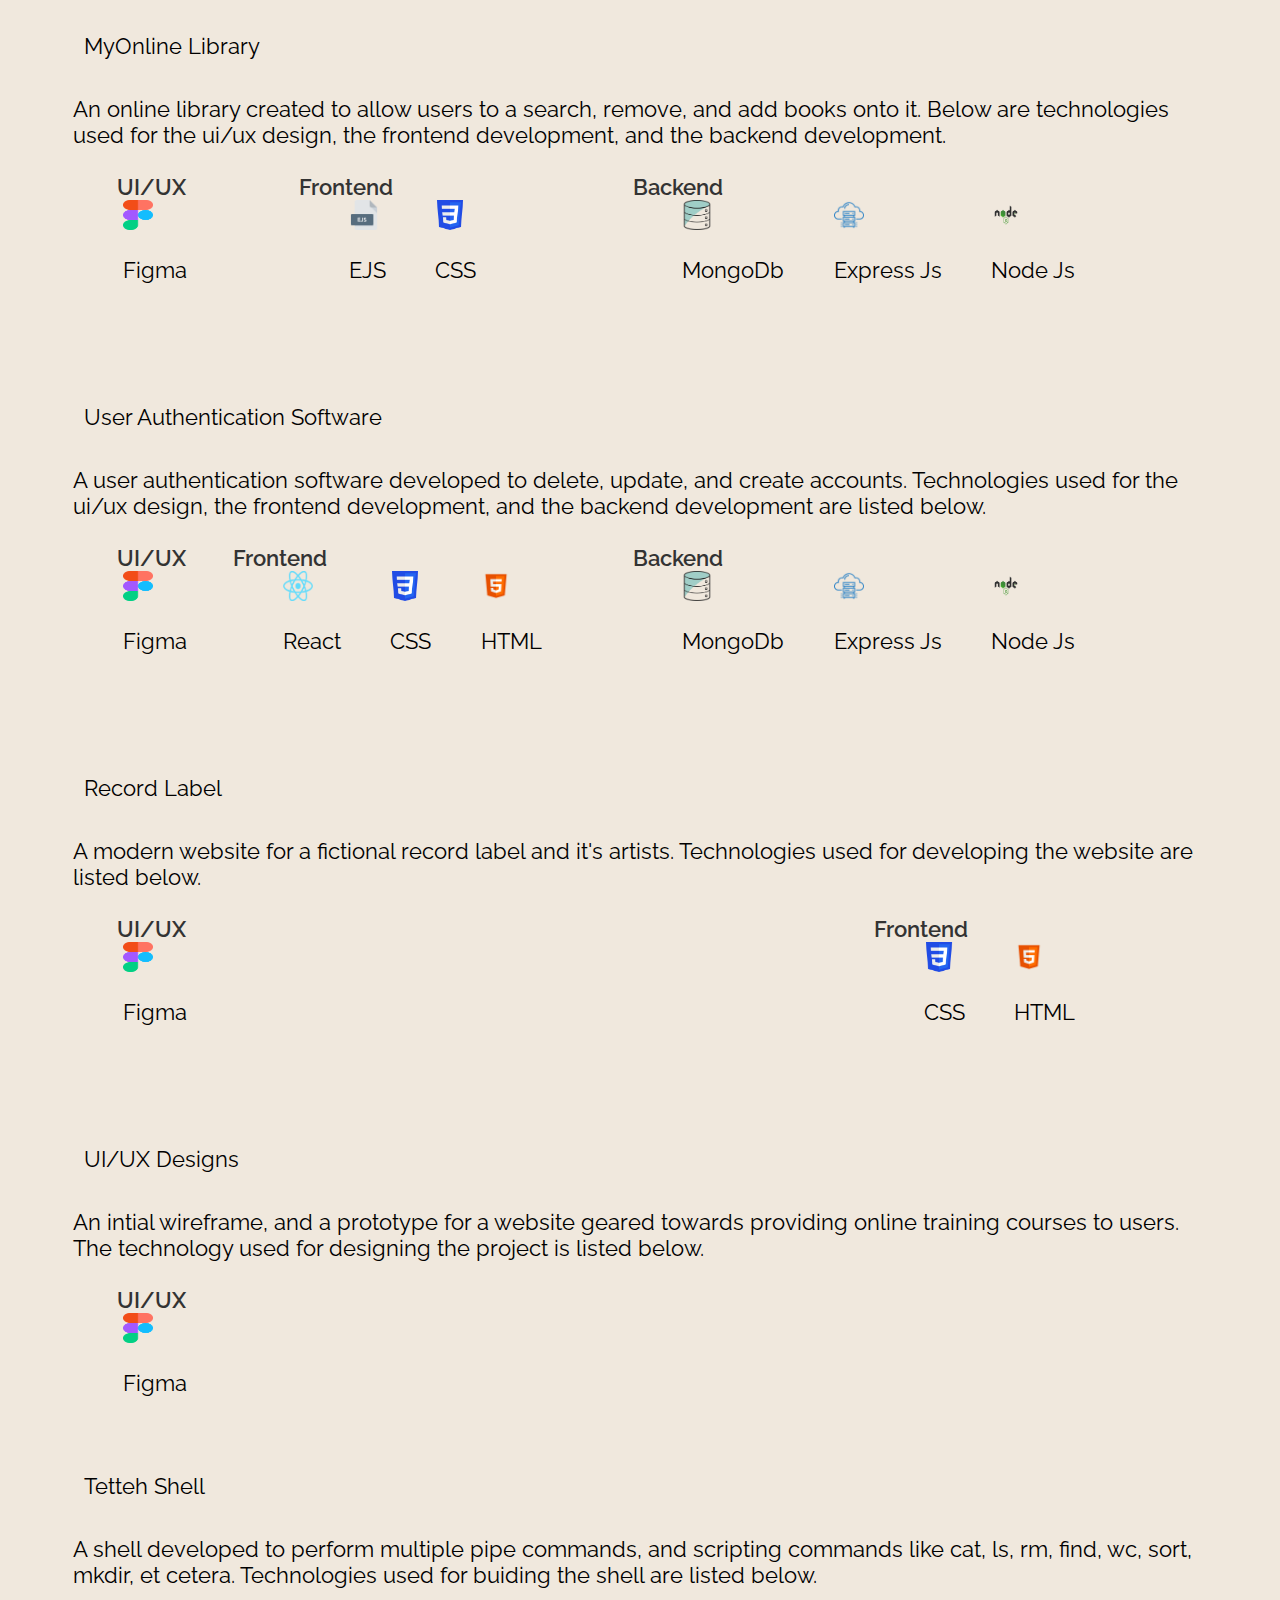
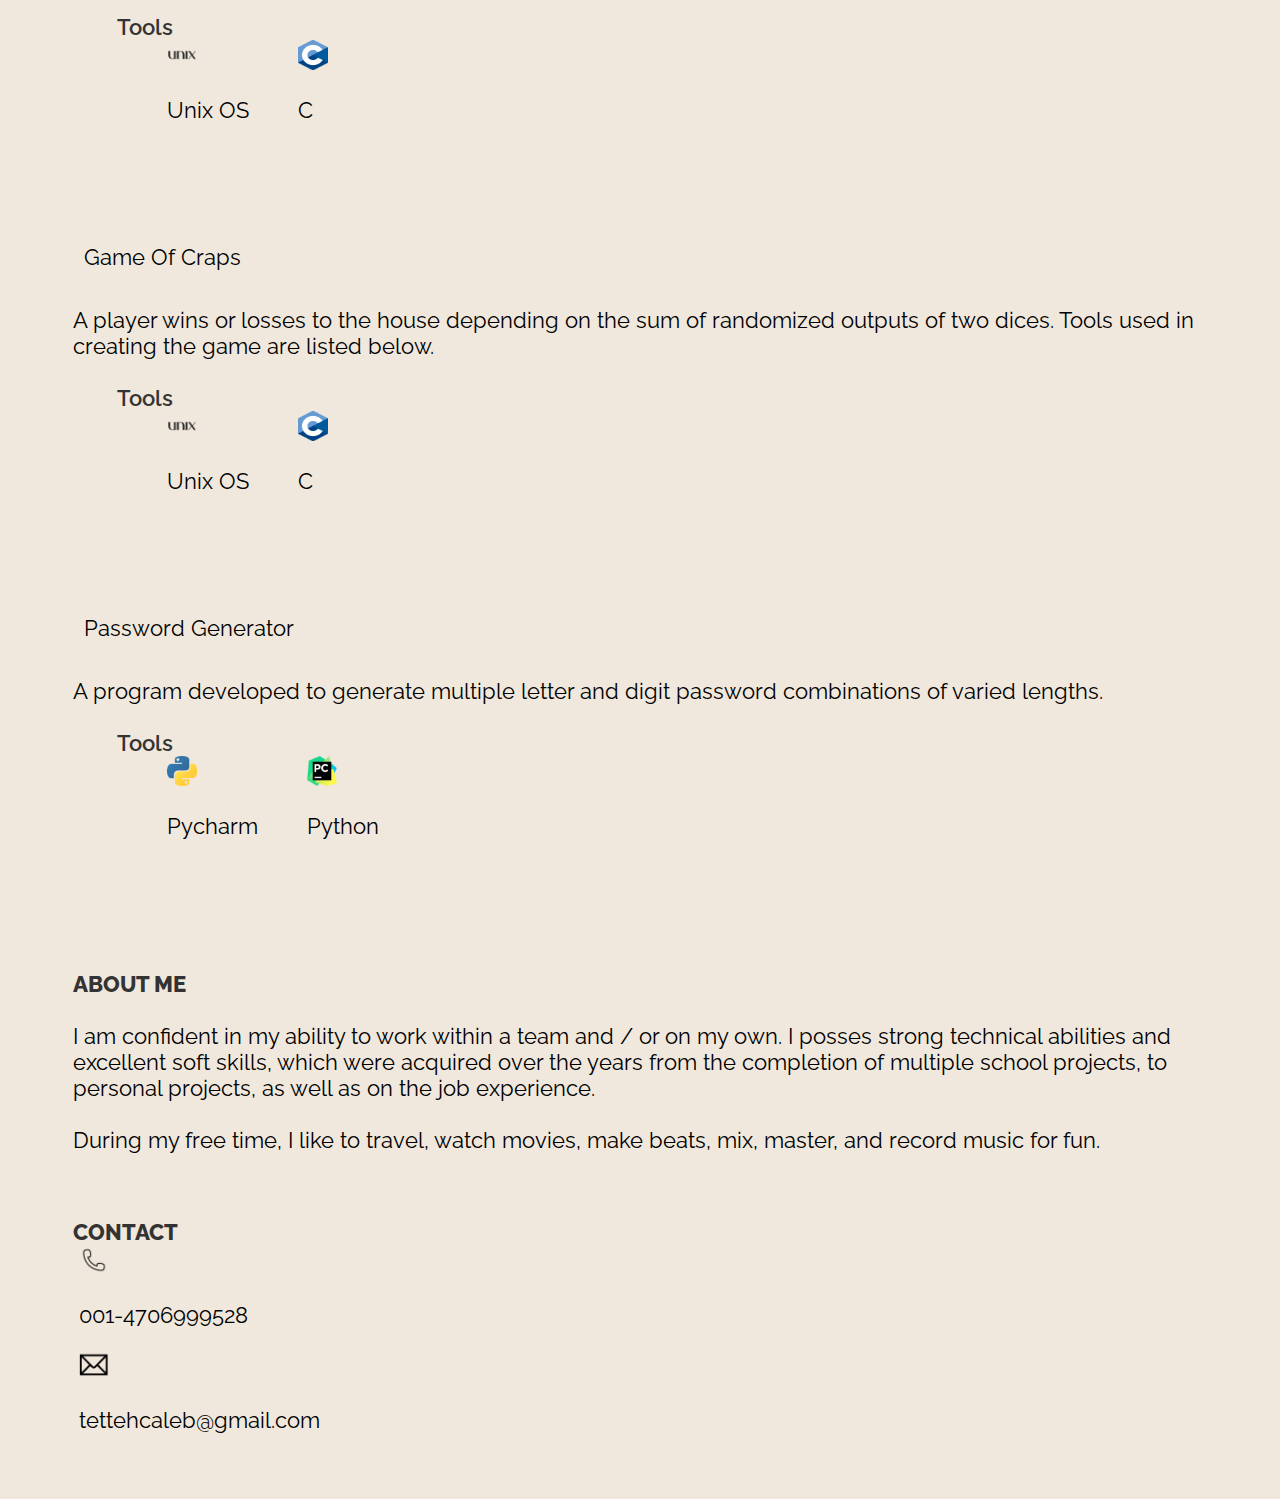
==== commit d0cf021b: "deploy to heroku" ====
--- a/home.html
+++ b/home.html
@@ -70,7 +70,7 @@
         <nav class="main-nav nav header-nav-sticky">
             <ul>
                 <li><a href="#projects">PROJECTS</a></li> 
-                <li><a href="#skills">SKILLS</a></li>
+                <li><a href="#tech">TECHNOLOGIES</a></li>
                 <li><a href="#aboutme">ABOUT ME</a></li> 
                 <li><a href="#contact">CONTACT</a></li> 
                 <li><a href="https://docs.google.com/document/d/13GcOTFXCbrKFV9ZnrJuifz0VbZFWBPdK/edit?usp=sharing&ouid=107651226712796212903&rtpof=true&sd=true" target="_blank">RESUME</a></li> 
@@ -78,8 +78,11 @@
             </ul>
         </nav>
         <br>
+
+
+        <span id ="projects"> 
         <section class="container content-section"  >
-            <h2 id ="skills" class="section-header">SKILLS</h2>
+            <h2 class="section-header">SKILLS</h2>
             <br>
             <p>
                 <span class="section-sub-header">Programming: </span> Python, Java, C++, CSS, HTML, C programming, JavaScript, Node.js, SQL, MQL, EJS
@@ -102,7 +105,7 @@
    
         </section>
 
-        <span id ="projects"> 
+        
         <section class = "container content-section">
            
             <h2  class="section-header">PROJECTS</h2>
@@ -121,7 +124,7 @@
                                 to know frontend and backend technologies used in develpment.
                             </p>
                             <br>
-                            <a class="text" href="">            
+                            <a class="text" href="https://mybrary-startup.herokuapp.com/" target="_blank">            
                                 Go to App        
                             </a>
                         </div>
@@ -141,8 +144,8 @@
                                 to know frontend and backend technologies used in creation. 
                             </p>
                             <br> 
-                            <a class="text" href="">            
-                                Go to App        
+                            <a class="text" href="https://youtu.be/sO61WnohIxc" target="_blank">            
+                                View        
                             </a>
                              
                         </div>
@@ -163,7 +166,7 @@
                             </p>
                             <br> 
 
-                            <a class="text" href="">            
+                            <a class="text" href="https://majorrecordlabel.herokuapp.com/" target="_blank">            
                                 Go to Site        
                             </a>
                         </div>
@@ -185,8 +188,8 @@
                             </p>
                             <br> 
                             
-                            <a class="text" href="">            
-                                Go to Site        
+                            <a class="text" href="https://www.figma.com/proto/zGtNHL5oWnfdpHro5oJ8FY/UI-%2F-UX-Design-Prototype-Tutorial?node-id=2%3A2&scaling=min-zoom&page-id=0%3A1&starting-point-node-id=2%3A2" target="_blank">            
+                                View Prototype       
                             </a>
                         </div>
                     </div>
@@ -252,19 +255,21 @@
                         
                         <a class="text" href="https://youtu.be/wnPDkCV_e5Y" target="_blank">            
                             View       
-                        </a>
+                        </a>  
                 </div> 
             </div>
-        </div>
+        </div> 
         </section>
 
-        <section class="container content-section  "  >
+
+        <span id ="tech"> 
+        <section  class="container content-section  "  >
             <h2 id ="technologies" class="section-header">PROJECTS' TECHNOLOGIES</h2>
             <br> 
             <br>
 
             <span id ="myOnlineLibrary"></span>
-            <h3>MyOnline Library</h3>
+            <h3 class="nav"><a href="https://mybrary-startup.herokuapp.com/" target="_blank">MyOnline Library</a></h3>
             <br>
 
             <p>
@@ -316,7 +321,7 @@
                    
             
             <span id ="userAuthentication"></span>
-            <h3>User Authentication Software</h3>
+            <h3 class="nav"><a href="https://youtu.be/sO61WnohIxc" target="_blank">User Authentication Software</a></h3> 
             <br>
 
             <p>
@@ -371,7 +376,7 @@
  
 
             <span id ="recordLabel"></span>
-            <h3>Record Label</h3>
+            <h3 class="nav"><a href="https://majorrecordlabel.herokuapp.com/" target="_blank">Record Label</a></h3> 
             <br>
             <p>
                 A modern website for a fictional record label and it's artists. Technologies
@@ -403,8 +408,8 @@
             </div>
 
 
-            <span id ="uiDesigns"></span>
-            <h3>UI/UX Designs</h3>
+            <span id ="uiDesigns"></span> 
+            <h3 class="nav"><a href="https://www.figma.com/proto/zGtNHL5oWnfdpHro5oJ8FY/UI-%2F-UX-Design-Prototype-Tutorial?node-id=2%3A2&scaling=min-zoom&page-id=0%3A1&starting-point-node-id=2%3A2" target="_blank">UI/UX Designs</a></h3> 
             <br>
 
             <p>
@@ -426,7 +431,7 @@
                       
 
             <span id ="tettehShell"></span>
-            <h3>Tetteh Shell</h3>
+            <h3 class="nav"><a href="https://youtu.be/wTkIxbKQaT0" target="_blank">Tetteh Shell</a></h3>  
             <br>
             
             <p>
@@ -452,9 +457,8 @@
                 </div>
             </div>         
         
-
-            <span id ="craps"></span>
-            <h3>Game Of Craps</h3>
+            <span id ="craps"></span> 
+            <h3 class="nav"><a href="https://youtu.be/uQVDjnqmArE" target="_blank">Game Of Craps</a></h3>  
             <br>
             
             <p>
@@ -481,12 +485,12 @@
 
 
             <span id ="passwordGenerator"></span>
-            <h3>Password Generator</h3>
-            <br>
-            
-            <p>
-                A player wins or losses  to the house depending on the sum of randomized 
-                outputs of two dices. Tools used in creating the game are listed below.
+            <h3 class="nav"><a href="https://youtu.be/wnPDkCV_e5Y" target="_blank">Password Generator</a></h3>   
+            <br>
+            
+            <p> 
+                A program developed to generate multiple letter and digit password combinations of 
+                varied lengths. 
             </p>
             <br>
 
@@ -507,6 +511,7 @@
             </div>
    
         </section>
+
 
         <section class="container content-section">
             <h2 id ="aboutme" class="section-header">ABOUT ME</h2>
@@ -523,6 +528,7 @@
             </p>
    
         </section>
+
 
         <section class="container content-section"  >
             <h2 id ="contact" class="section-header">CONTACT</h2> 
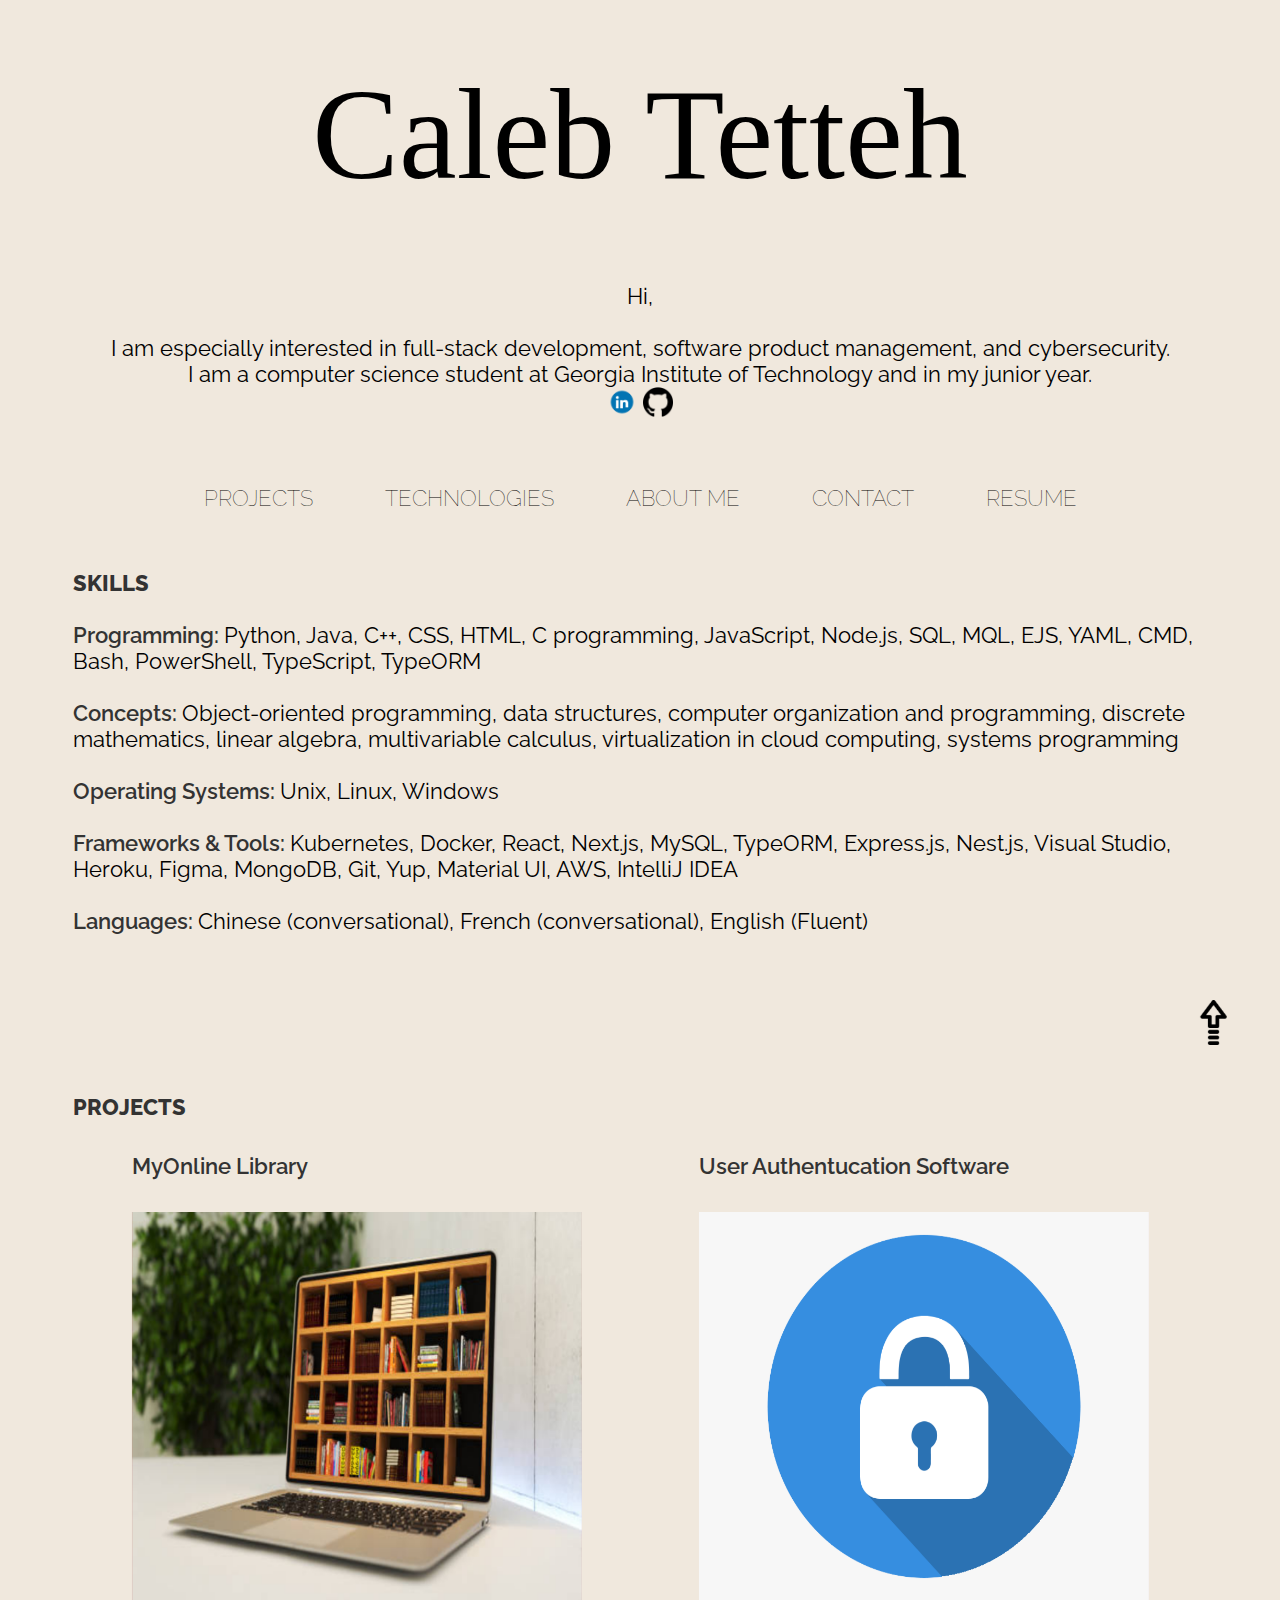
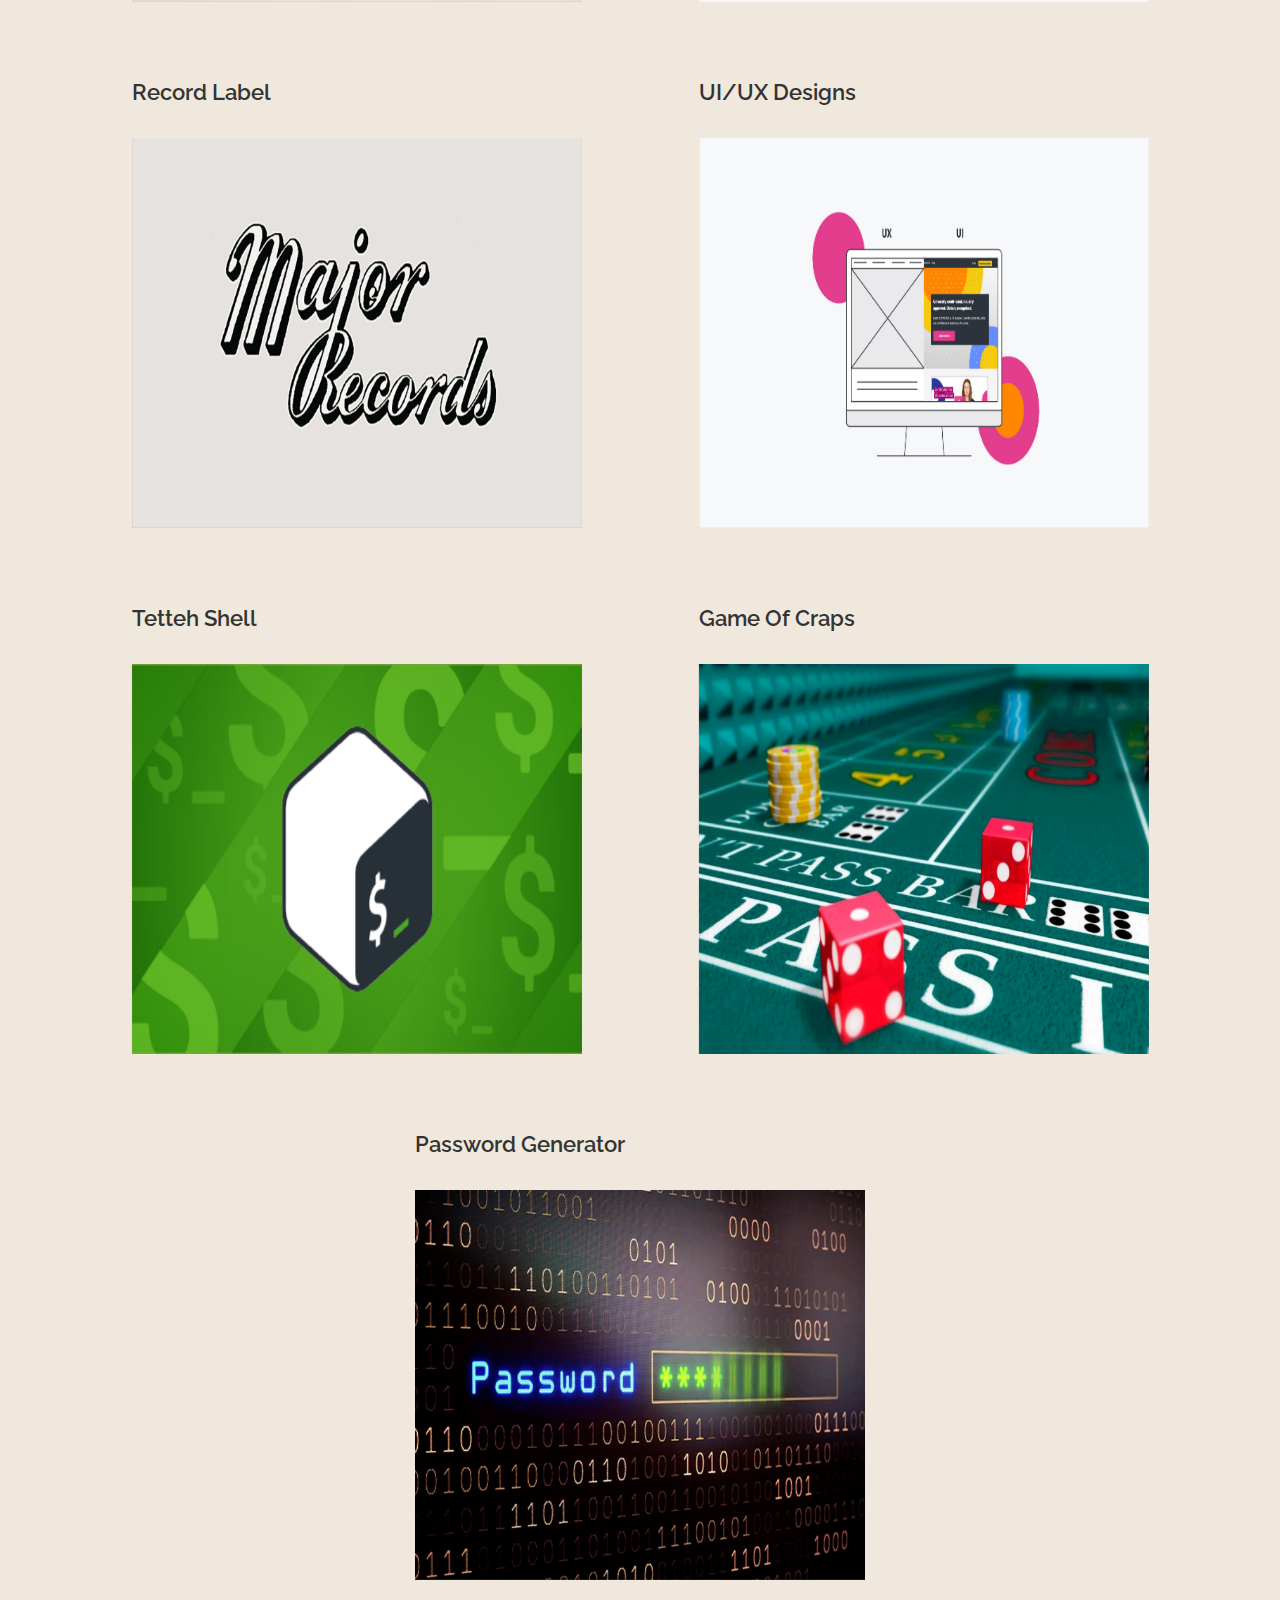
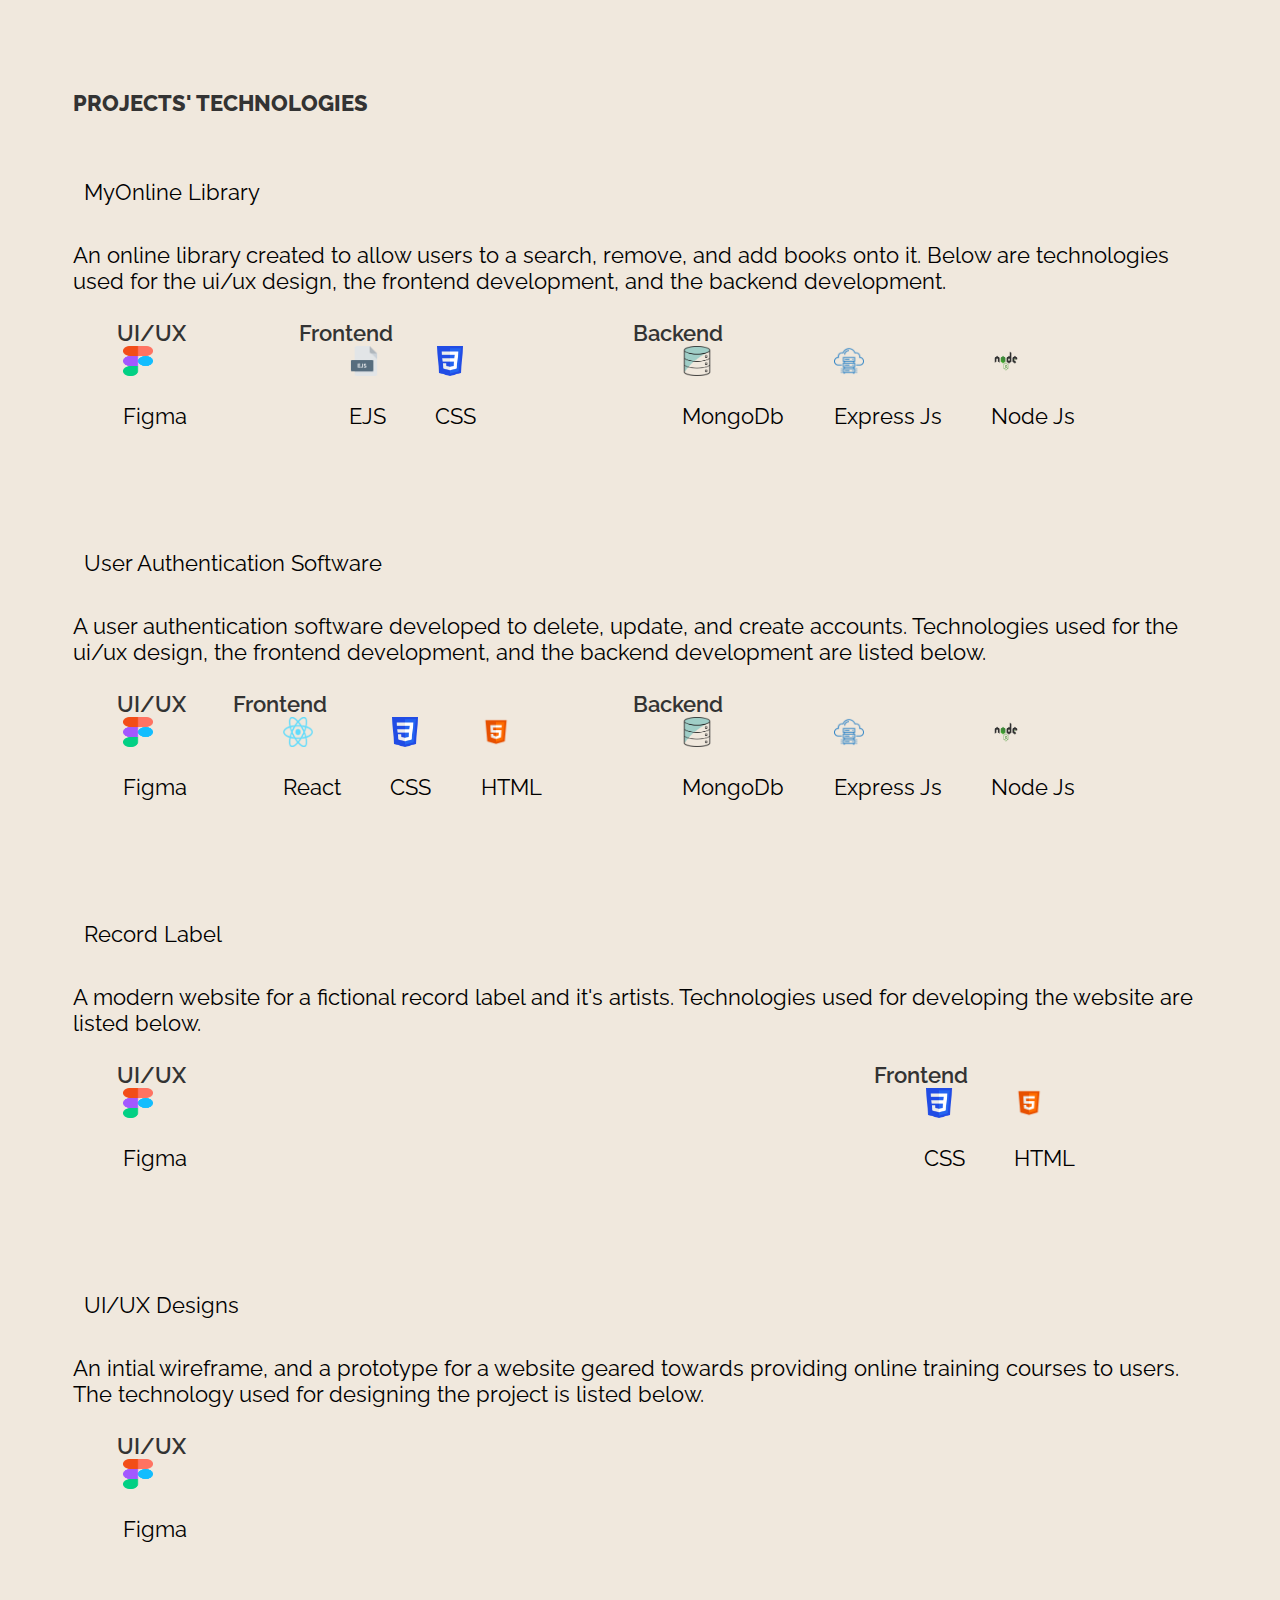
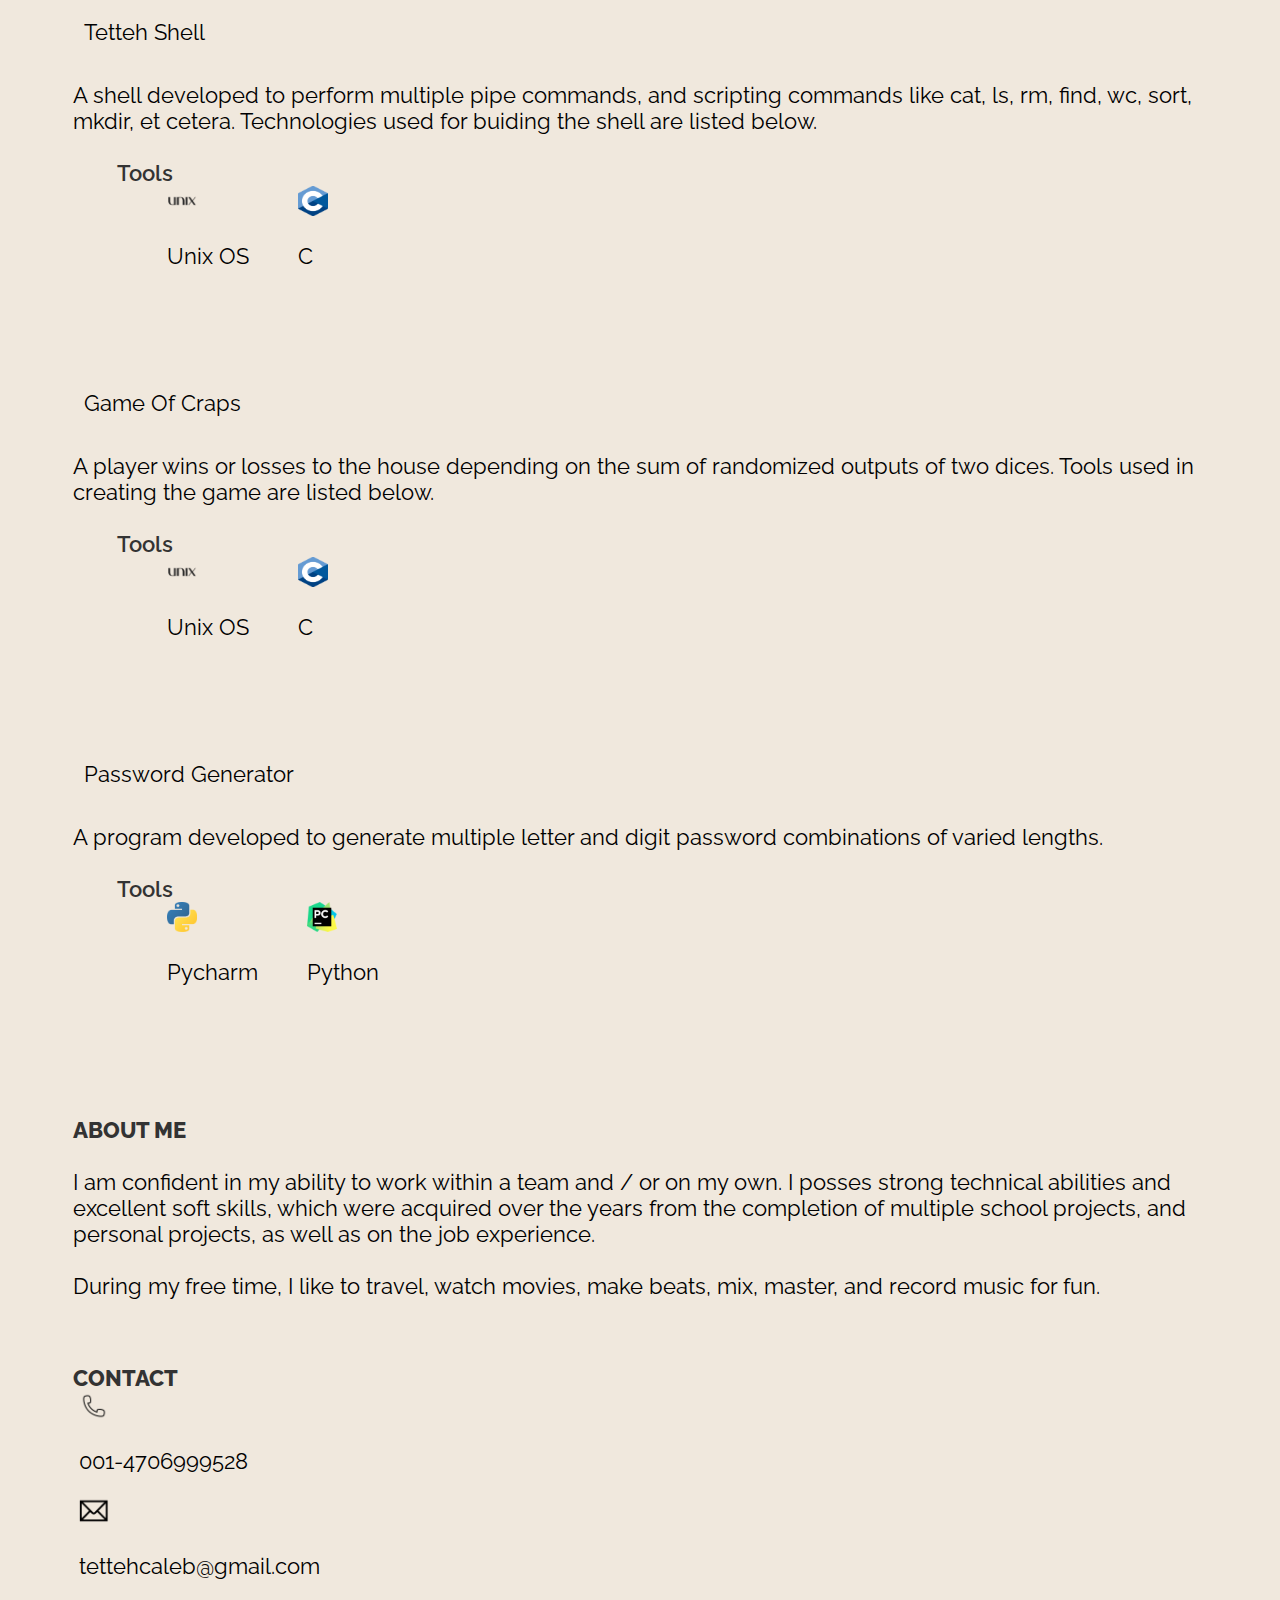
==== commit 3481e2c6: "updated resume" ====
--- a/home.html
+++ b/home.html
@@ -13,6 +13,7 @@
         <style>
             .header-nav-sticky { 
                 position: relative;
+                
                 top: 0;
             }
 
@@ -23,7 +24,7 @@
                     position: -ms-sticky;
                     position: -o-sticky;
                     position: sticky;
-                    top: 0;
+                    top: 0.2rem;
                 }                
             }
         </style>        
@@ -31,8 +32,8 @@
     <body>
         <header>
             <br>
-            
-            <h1 class="developer-name "> Caleb Tetteh </h1>
+            <span id ="projects"> 
+            <h1 class="developer-name "> Caleb Tetteh</h1>
              
             <br>
             <br>
@@ -42,7 +43,7 @@
                     Hi,  
                     <br>
                     <br>
-                    I am especially interested in UI designing, full-stack software development, and cybersecurity. 
+                    I am especially interested in full-stack development, software product management, and cybersecurity. 
                     <!--<br>    
                     My thread combinations are information-internetworks and media. My 
                     interests -->
@@ -67,25 +68,24 @@
             <!--The br tag is a line break tag. It adds line break whever it is-->
         </header> 
         
-        <nav class="main-nav nav header-nav-sticky">
+        <nav class="main-nav nav  ">
             <ul>
                 <li><a href="#projects">PROJECTS</a></li> 
                 <li><a href="#tech">TECHNOLOGIES</a></li>
                 <li><a href="#aboutme">ABOUT ME</a></li> 
                 <li><a href="#contact">CONTACT</a></li> 
-                <li><a href="https://docs.google.com/document/d/13GcOTFXCbrKFV9ZnrJuifz0VbZFWBPdK/edit?usp=sharing&ouid=107651226712796212903&rtpof=true&sd=true" target="_blank">RESUME</a></li> 
+                <li><a href="https://docs.google.com/document/d/1ag_jBdpokh4srgbQK0Klox0gloQkwp3x/edit?usp=sharing&ouid=107651226712796212903&rtpof=true&sd=true" target="_blank">RESUME</a></li> 
                   
             </ul>
         </nav>
         <br>
 
 
-        <span id ="projects"> 
         <section class="container content-section"  >
             <h2 class="section-header">SKILLS</h2>
             <br>
             <p>
-                <span class="section-sub-header">Programming: </span> Python, Java, C++, CSS, HTML, C programming, JavaScript, Node.js, SQL, MQL, EJS
+                <span class="section-sub-header">Programming: </span> Python, Java, C++, CSS, HTML, C programming, JavaScript, Node.js, SQL, MQL, EJS, YAML, CMD, Bash, PowerShell, TypeScript, TypeORM 
                 <br>
                 <br>
                 <span class="section-sub-header">Concepts: </span> Object-oriented programming, data structures, computer organization and programming, 
@@ -96,7 +96,7 @@
                 <span class="section-sub-header">Operating Systems: </span> Unix, Linux, Windows
                 <br>
                 <br>
-                <span class="section-sub-header">Frameworks & Tools: </span> GitHub, Git, Pycharm, IntelliJ IDEA, Heroku, Figma, React, Express.js, MongoDB, MySQL 
+                <span class="section-sub-header">Frameworks & Tools: </span> Kubernetes, Docker, React, Next.js, MySQL, TypeORM, Express.js, Nest.js, Visual Studio, Heroku, Figma, MongoDB, Git, Yup, Material UI, AWS, IntelliJ IDEA 
                 <br>
                 <br>
                 <span class="section-sub-header">Languages: </span> Chinese (conversational), French (conversational), English (Fluent)
@@ -104,10 +104,16 @@
             </p>
    
         </section>
-
+        <div class=" header-nav-sticky">
+            <div top class= " align-up-arrow   ">
+                <a href="#top"><img src="Images/up_arrow.png">
+                </a>
+            </div>
+         </div>
         
         <section class = "container content-section">
-           
+            
+            <span id ="projects"> 
             <h2  class="section-header">PROJECTS</h2>
             <div  class= "projects"> 
                 <div class="clump">
@@ -519,7 +525,7 @@
             <p>   
                 I am confident in my ability to work within a team and / or on my own. 
                 I posses strong  technical abilities and excellent soft skills, which were 
-                acquired over the years from the completion of multiple school projects, to personal
+                acquired over the years from the completion of multiple school projects, and personal
                 projects, as well as on the job experience.
                 <br>
                 <br>
--- a/styles.css
+++ b/styles.css
@@ -538,4 +538,14 @@
     height: 30px;
 }
 
+.align-up-arrow {
+    display: flex;
+    justify-content: right;
+    margin : 2rem;
+}
+
+.align-up-arrow img{
+    width: 45px;
+    height: 45px;
+}
  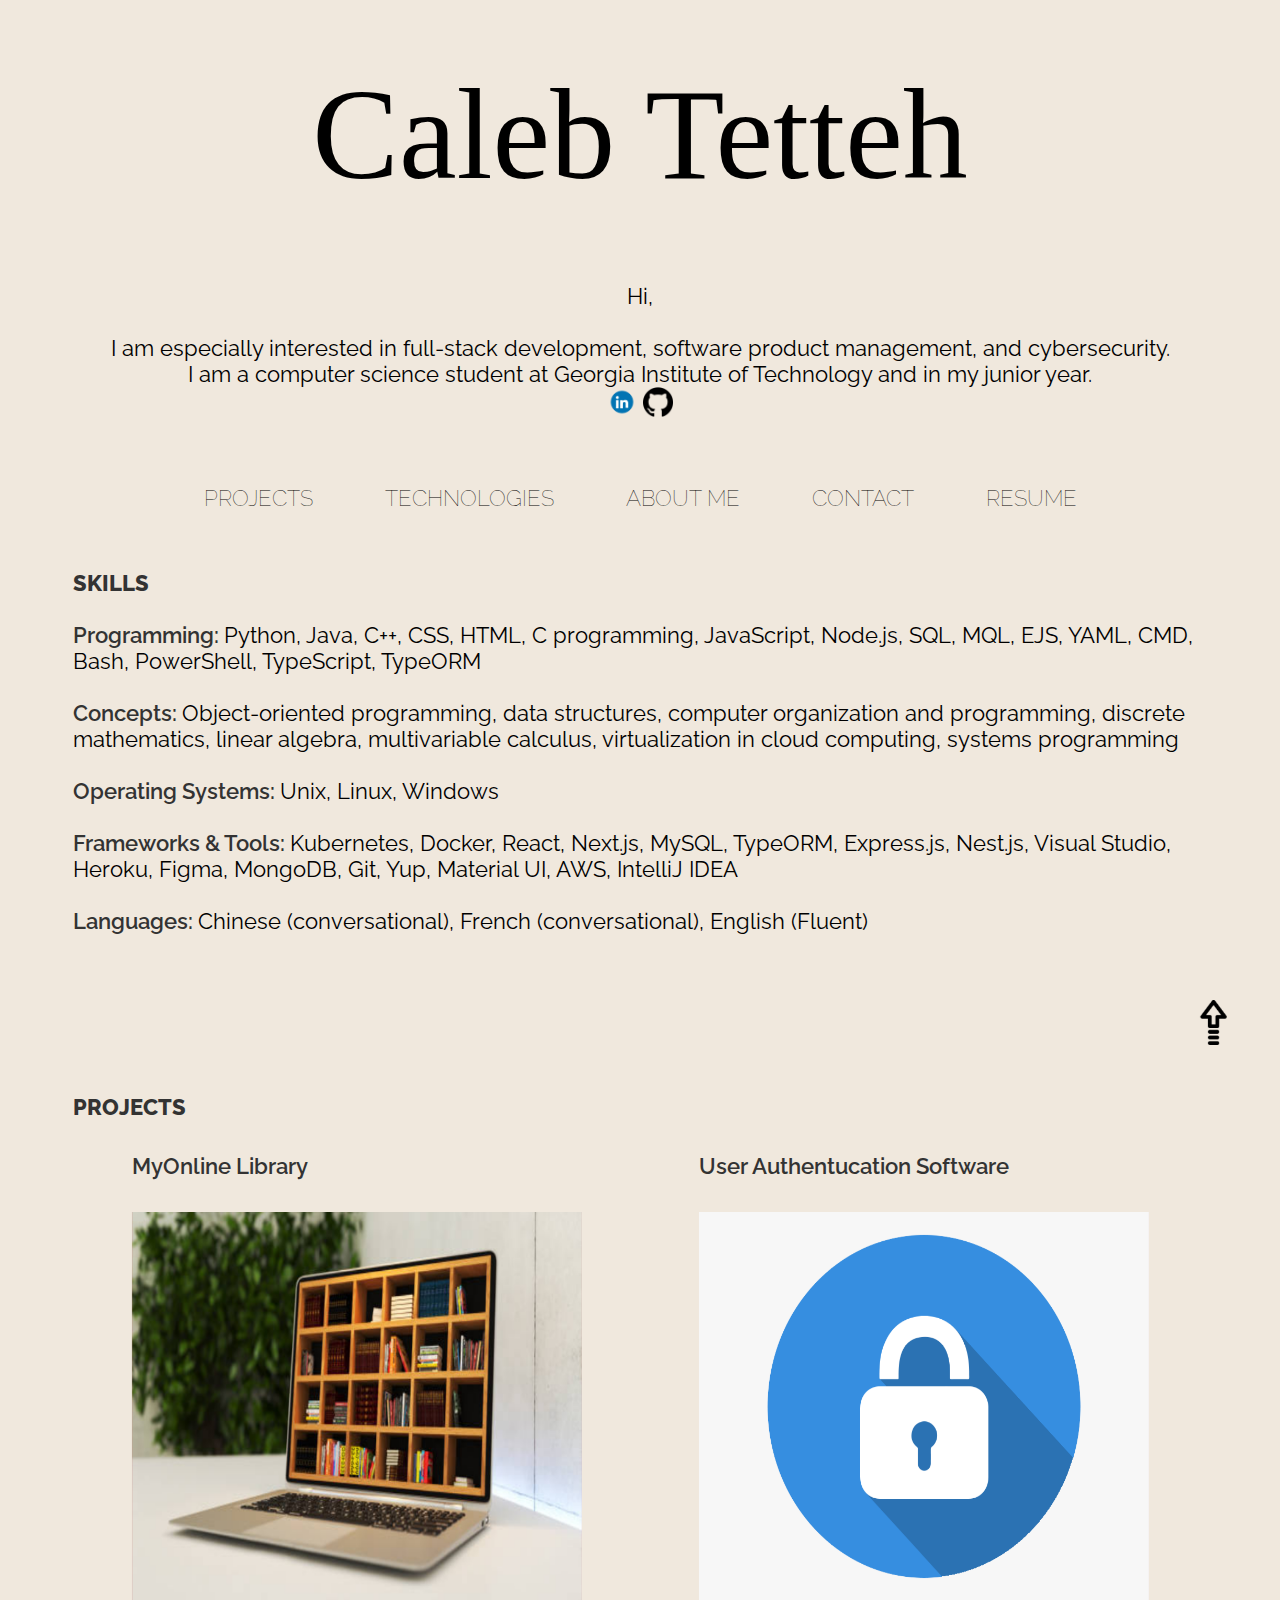
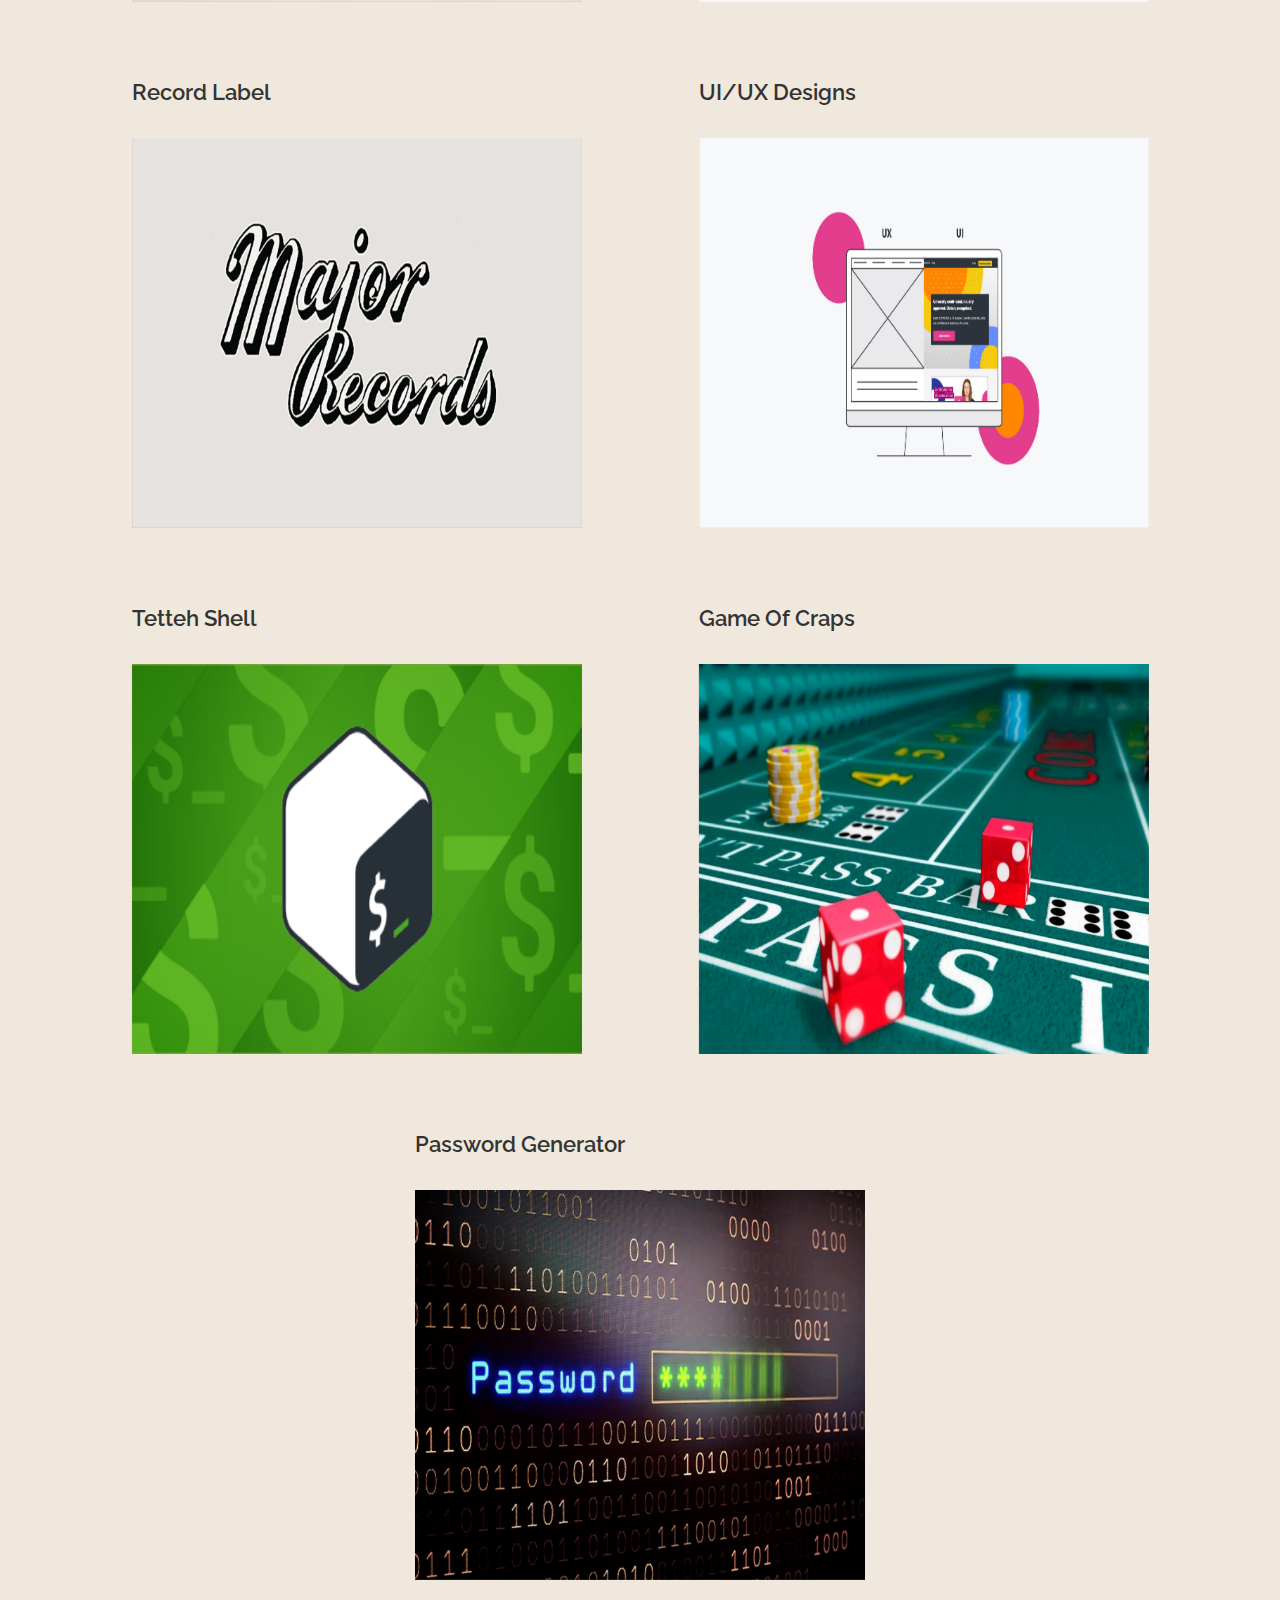
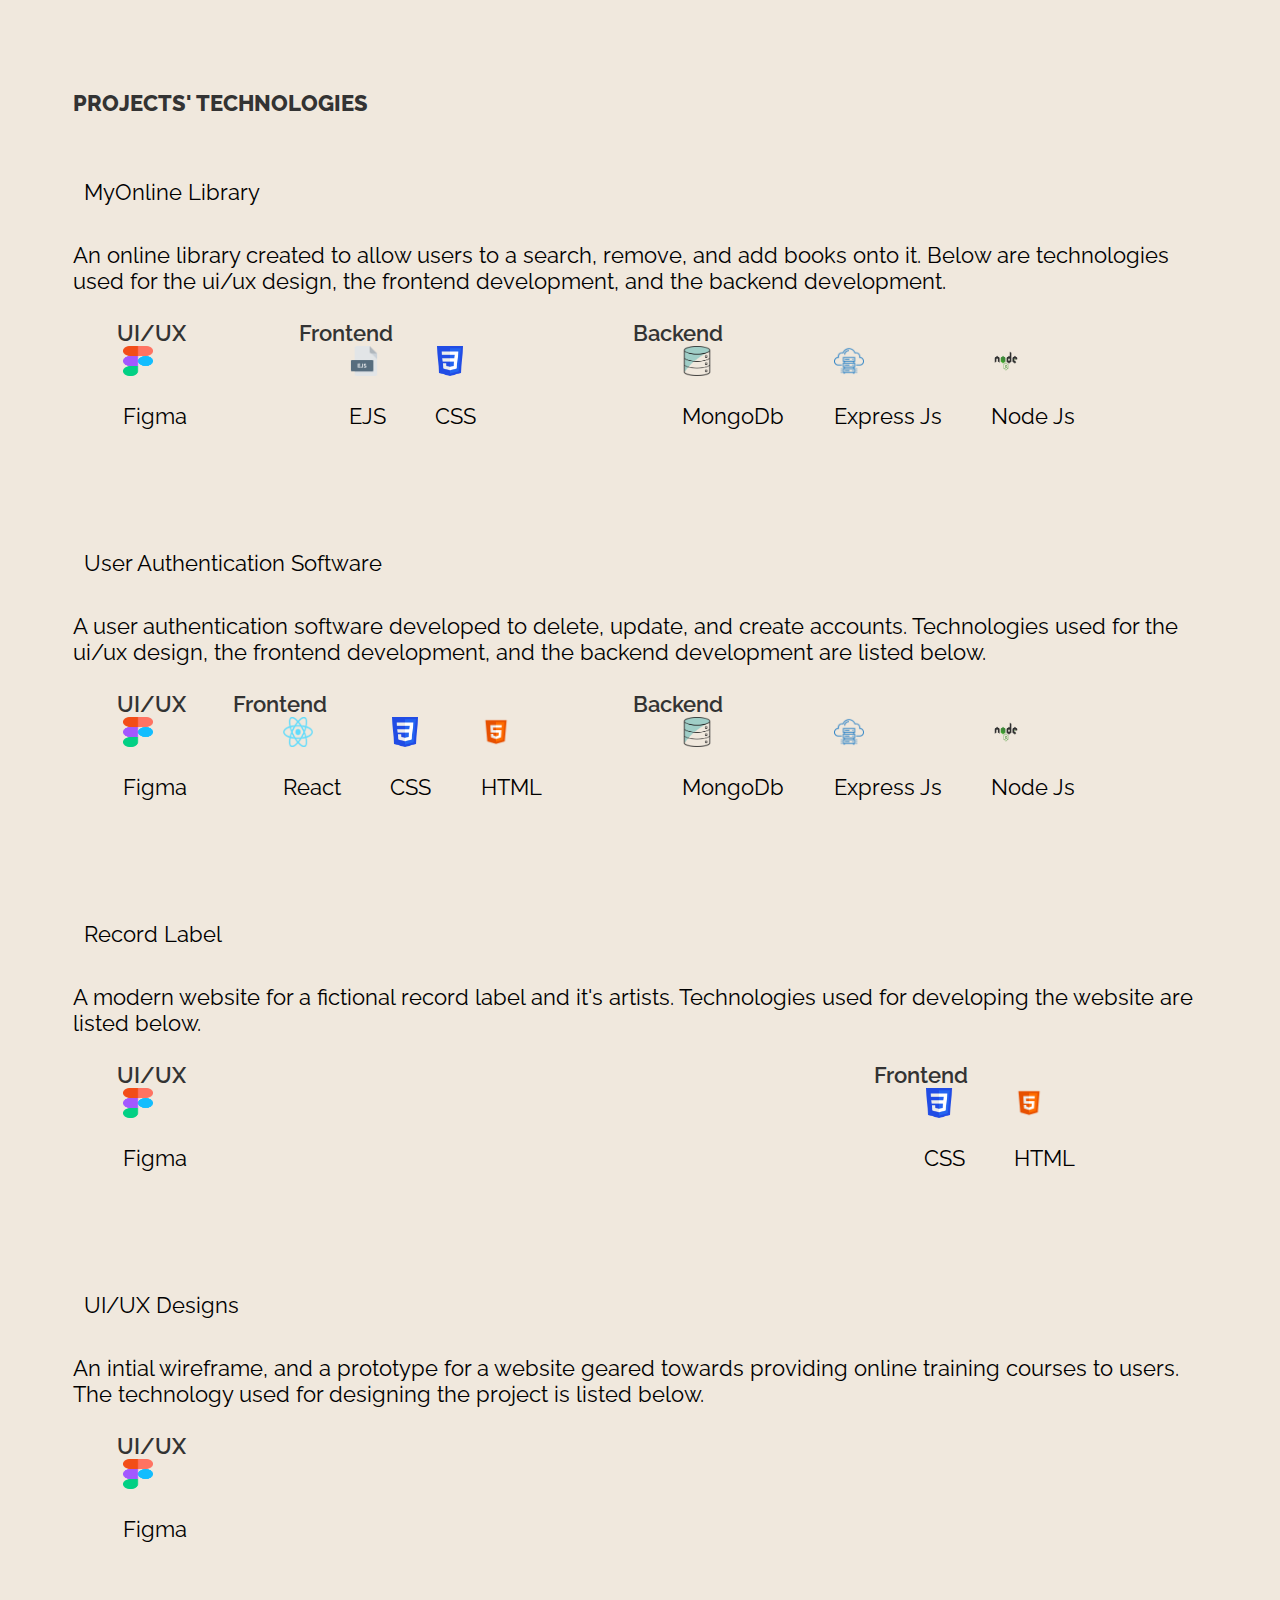
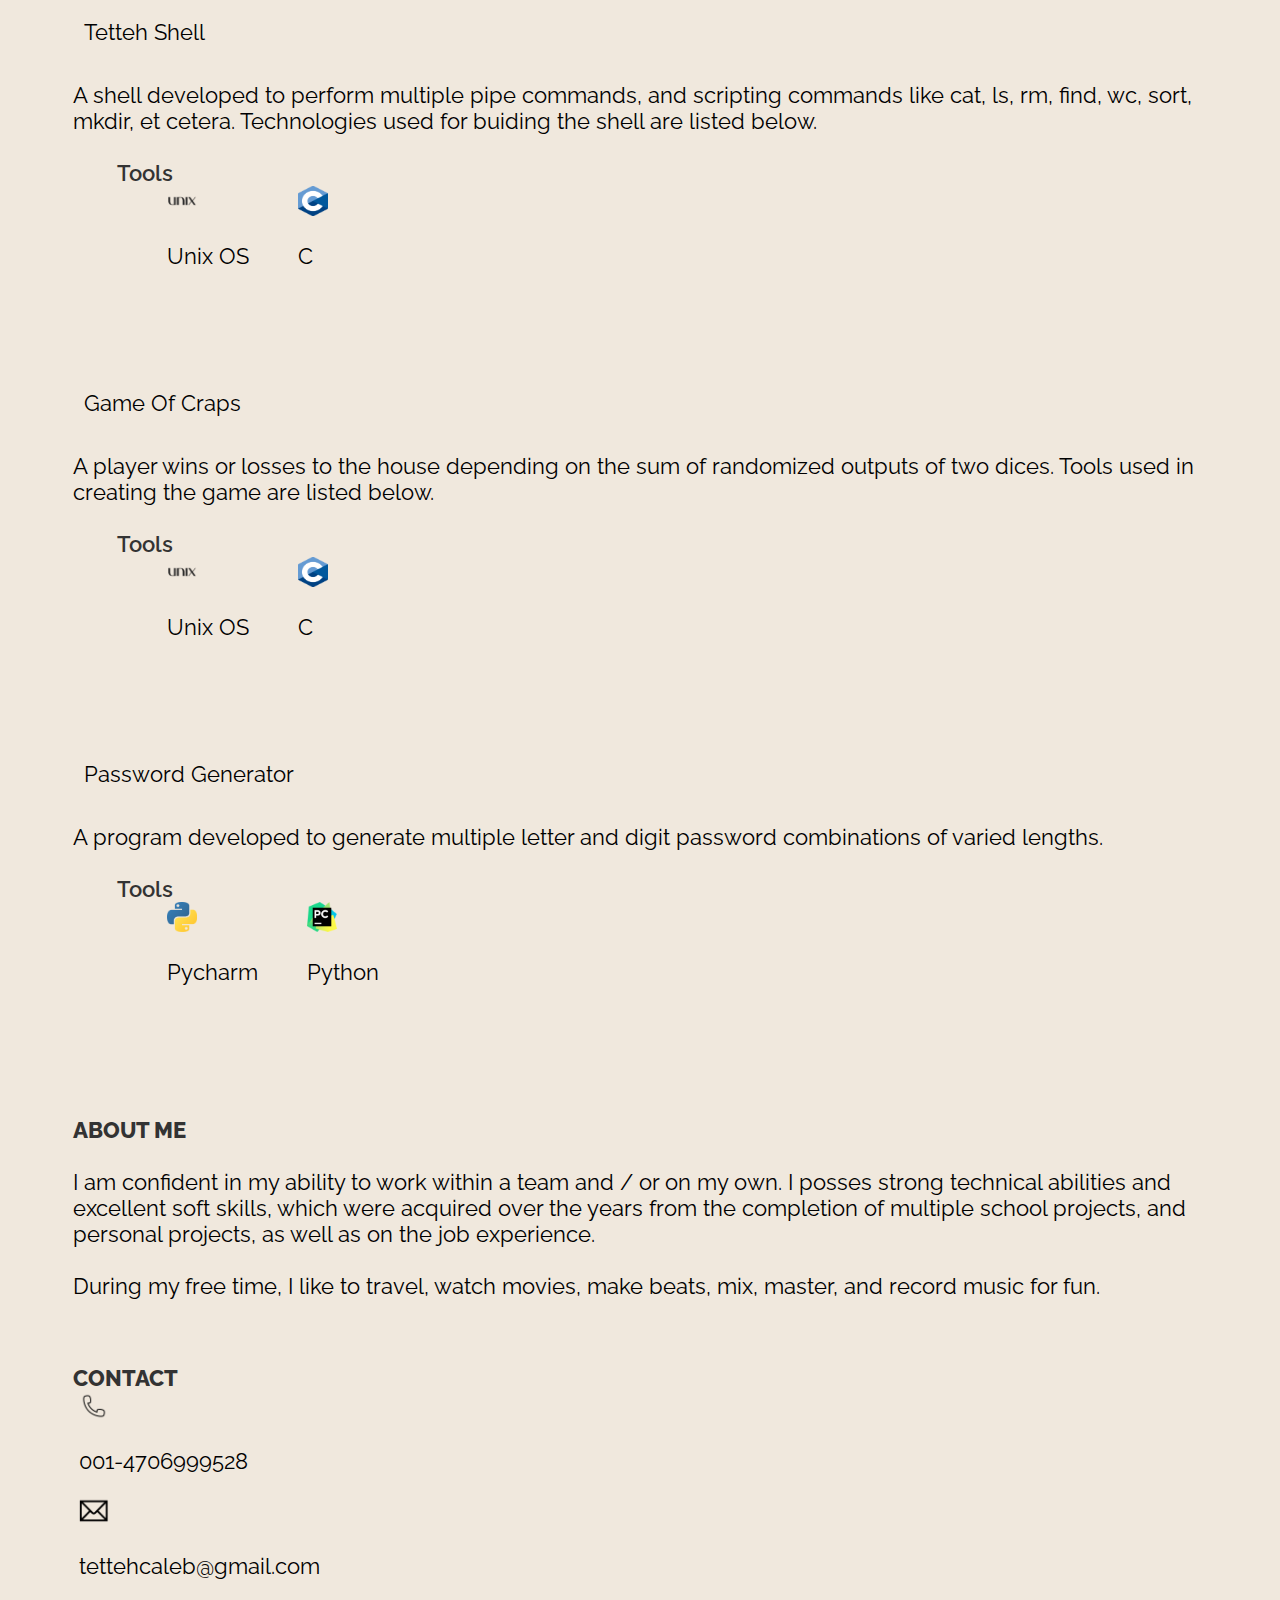
==== commit f3363690: "updated resume" ====
--- a/home.html
+++ b/home.html
@@ -105,7 +105,7 @@
    
         </section>
         <div class=" header-nav-sticky">
-            <div top class= " align-up-arrow   ">
+            <div class= "align-up-arrow">
                 <a href="#top"><img src="Images/up_arrow.png">
                 </a>
             </div>
--- a/styles.css
+++ b/styles.css
@@ -544,7 +544,7 @@
     margin : 2rem;
 }
 
-.align-up-arrow img{
+.align-up-arrow img {
     width: 45px;
     height: 45px;
 }
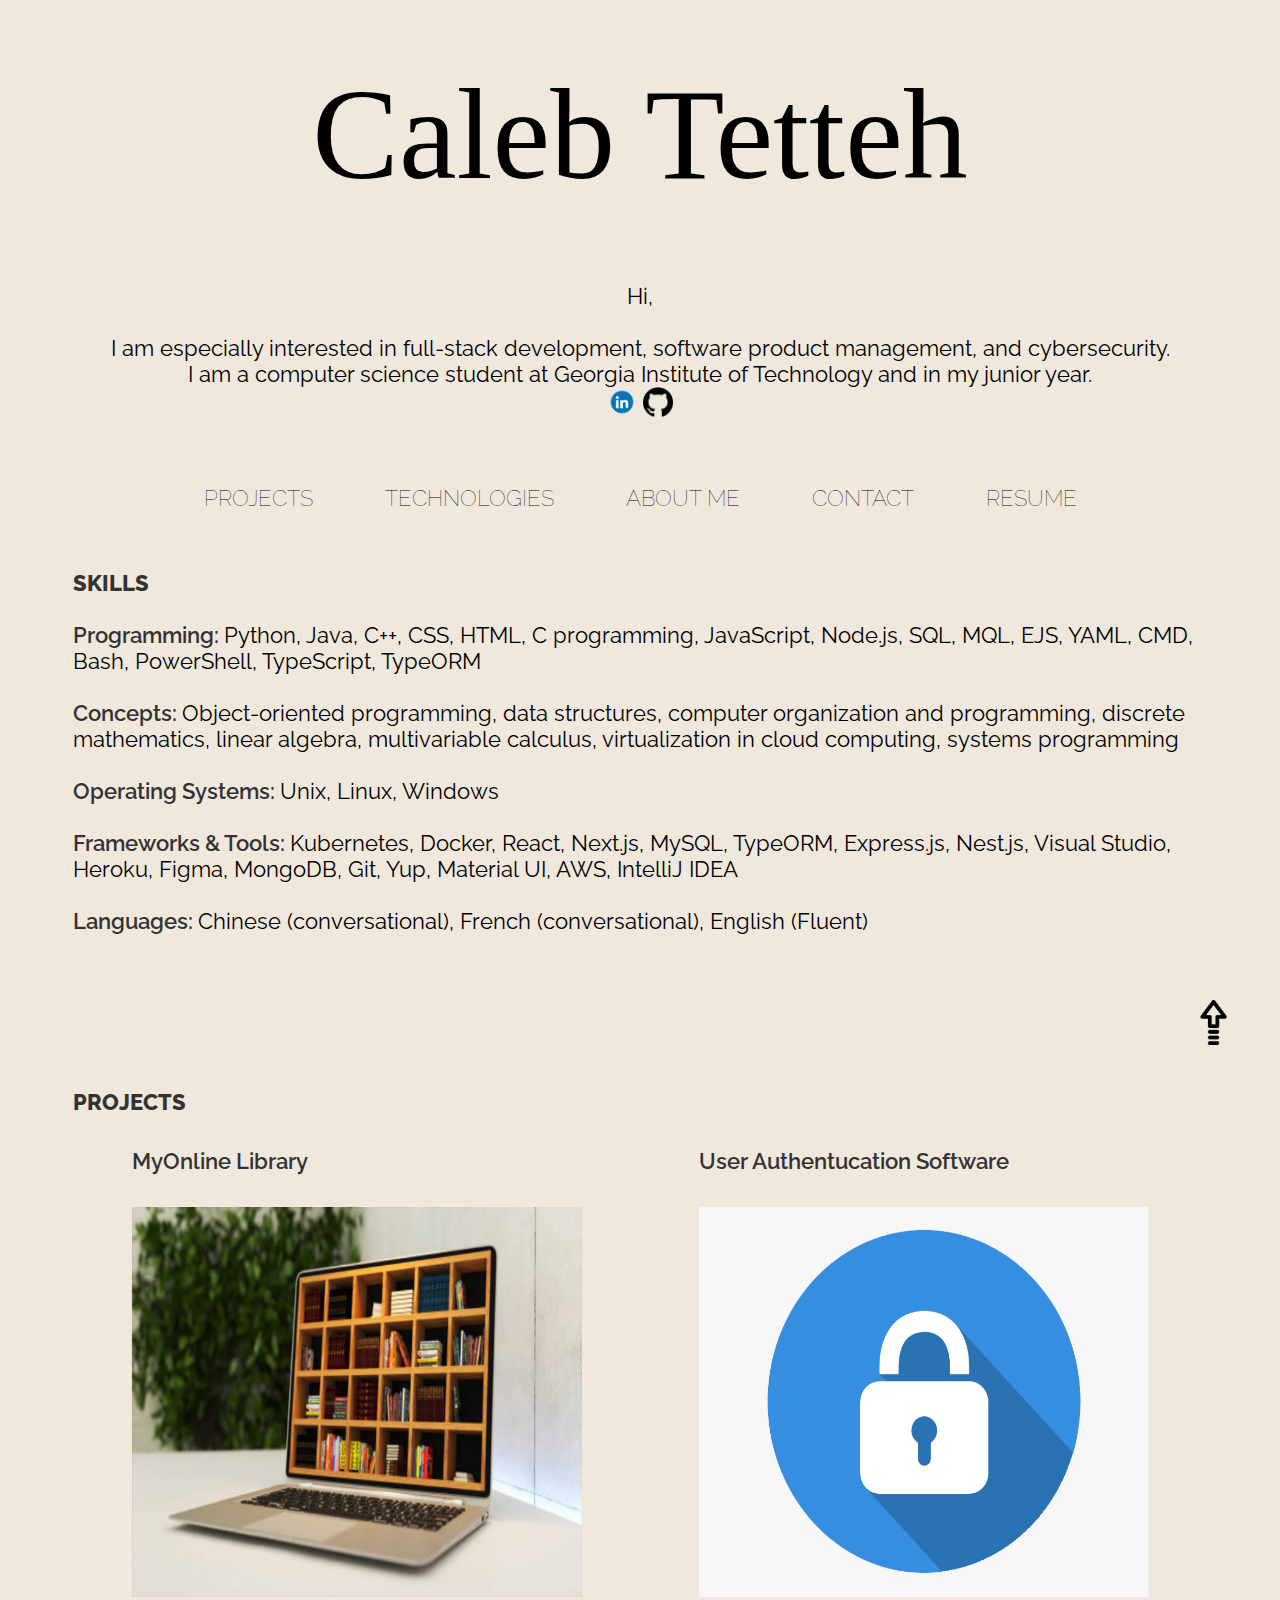
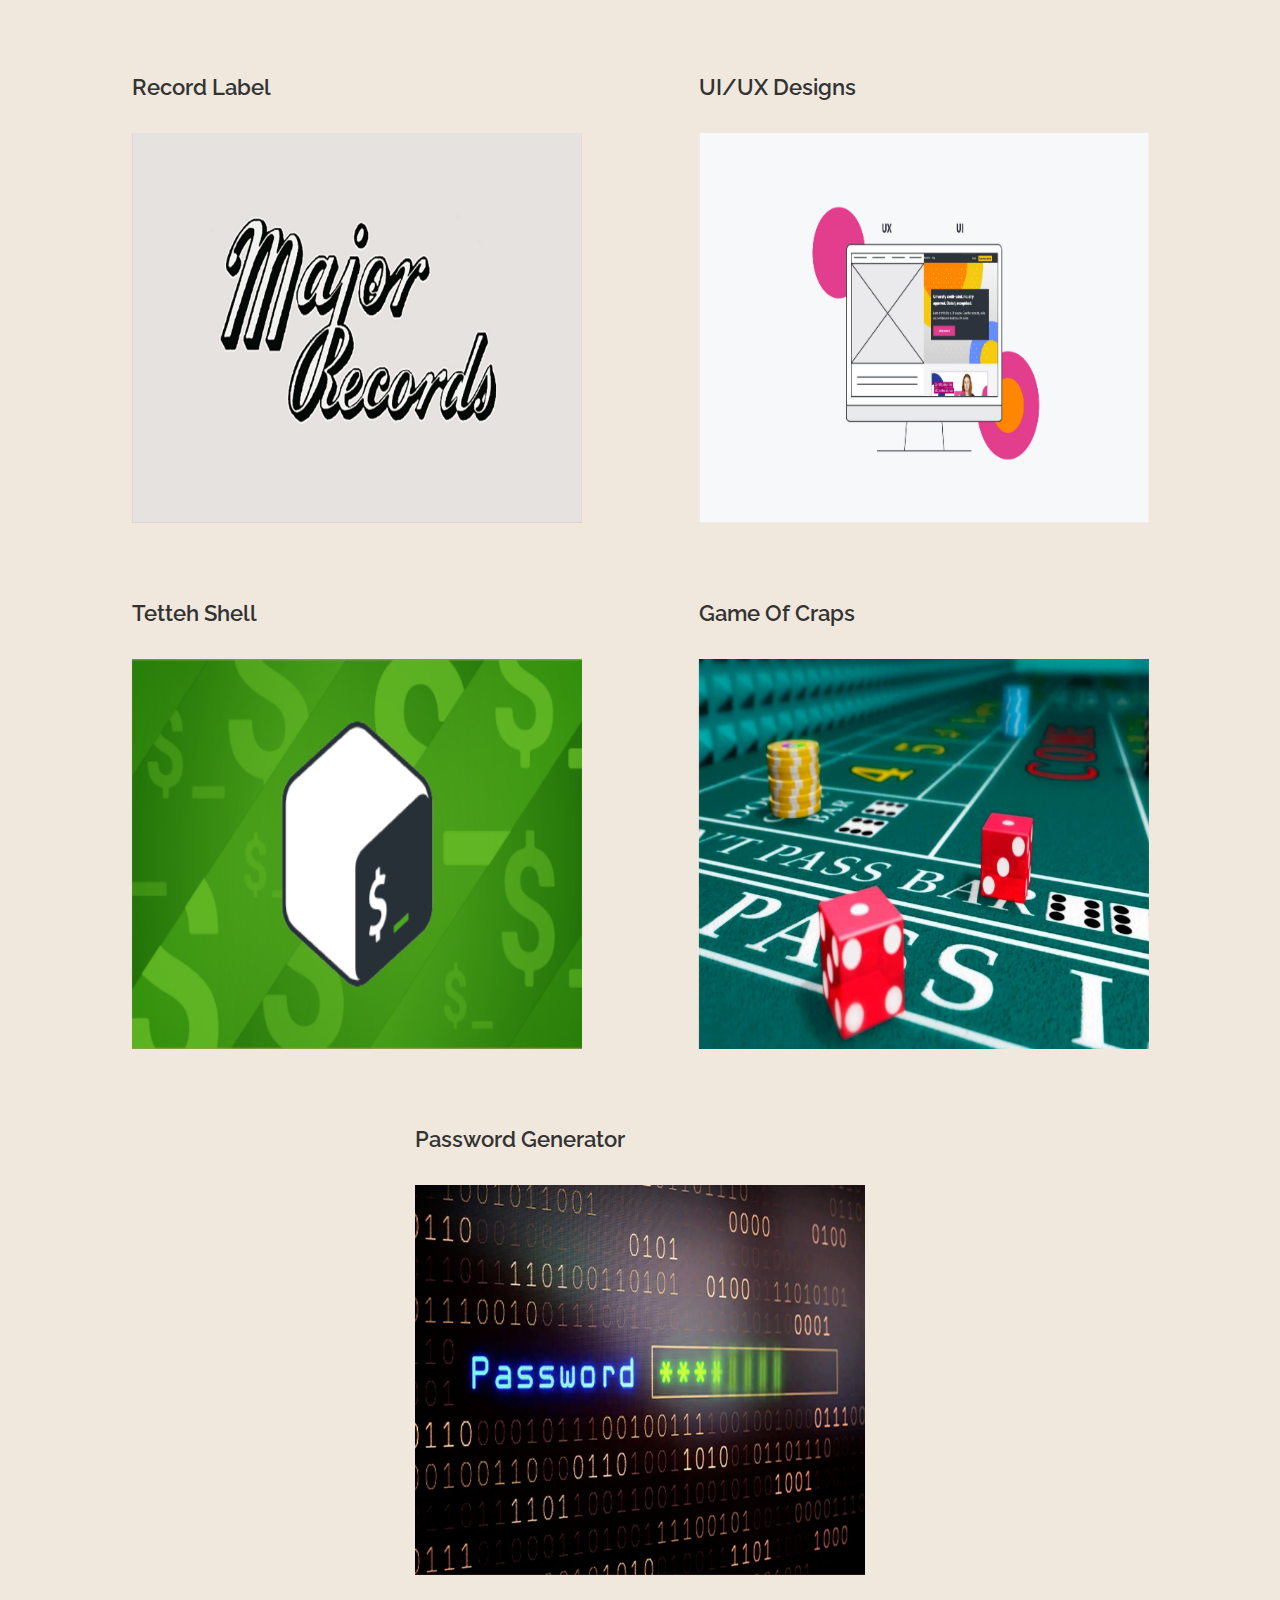
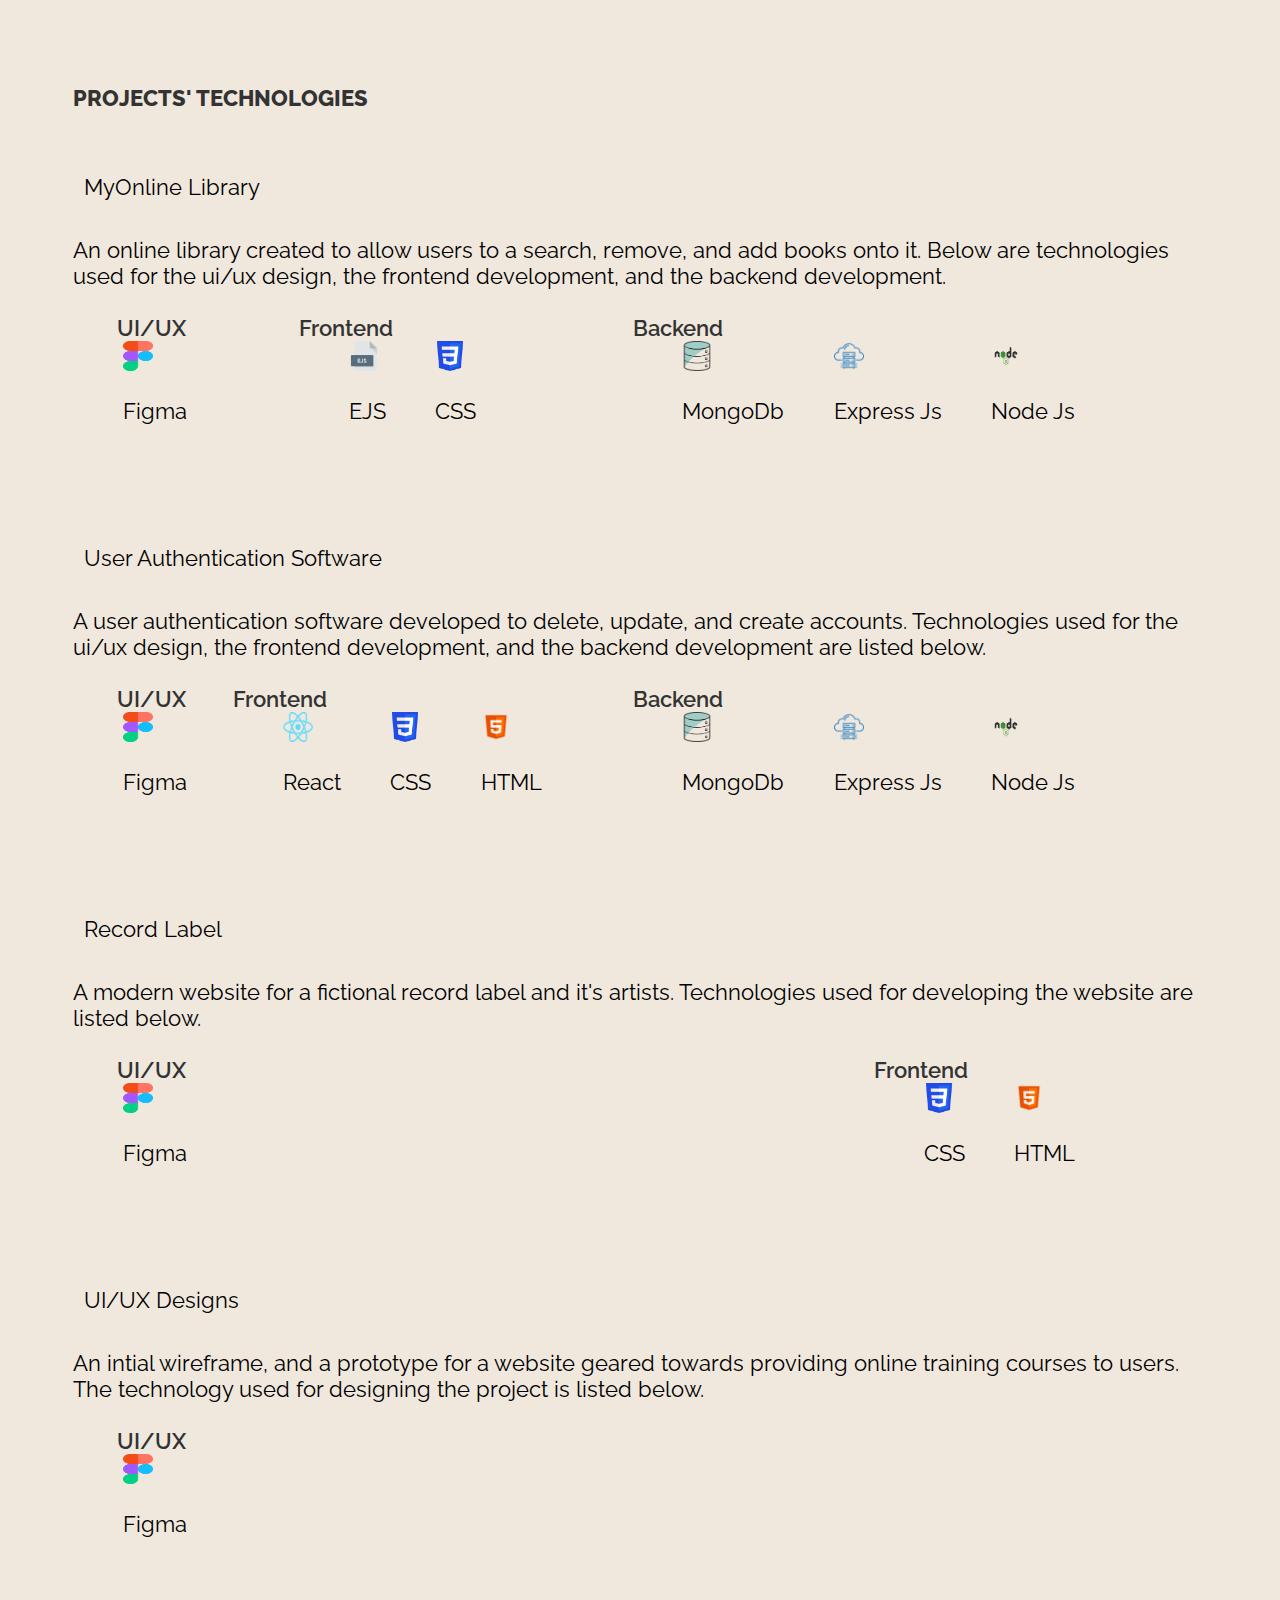
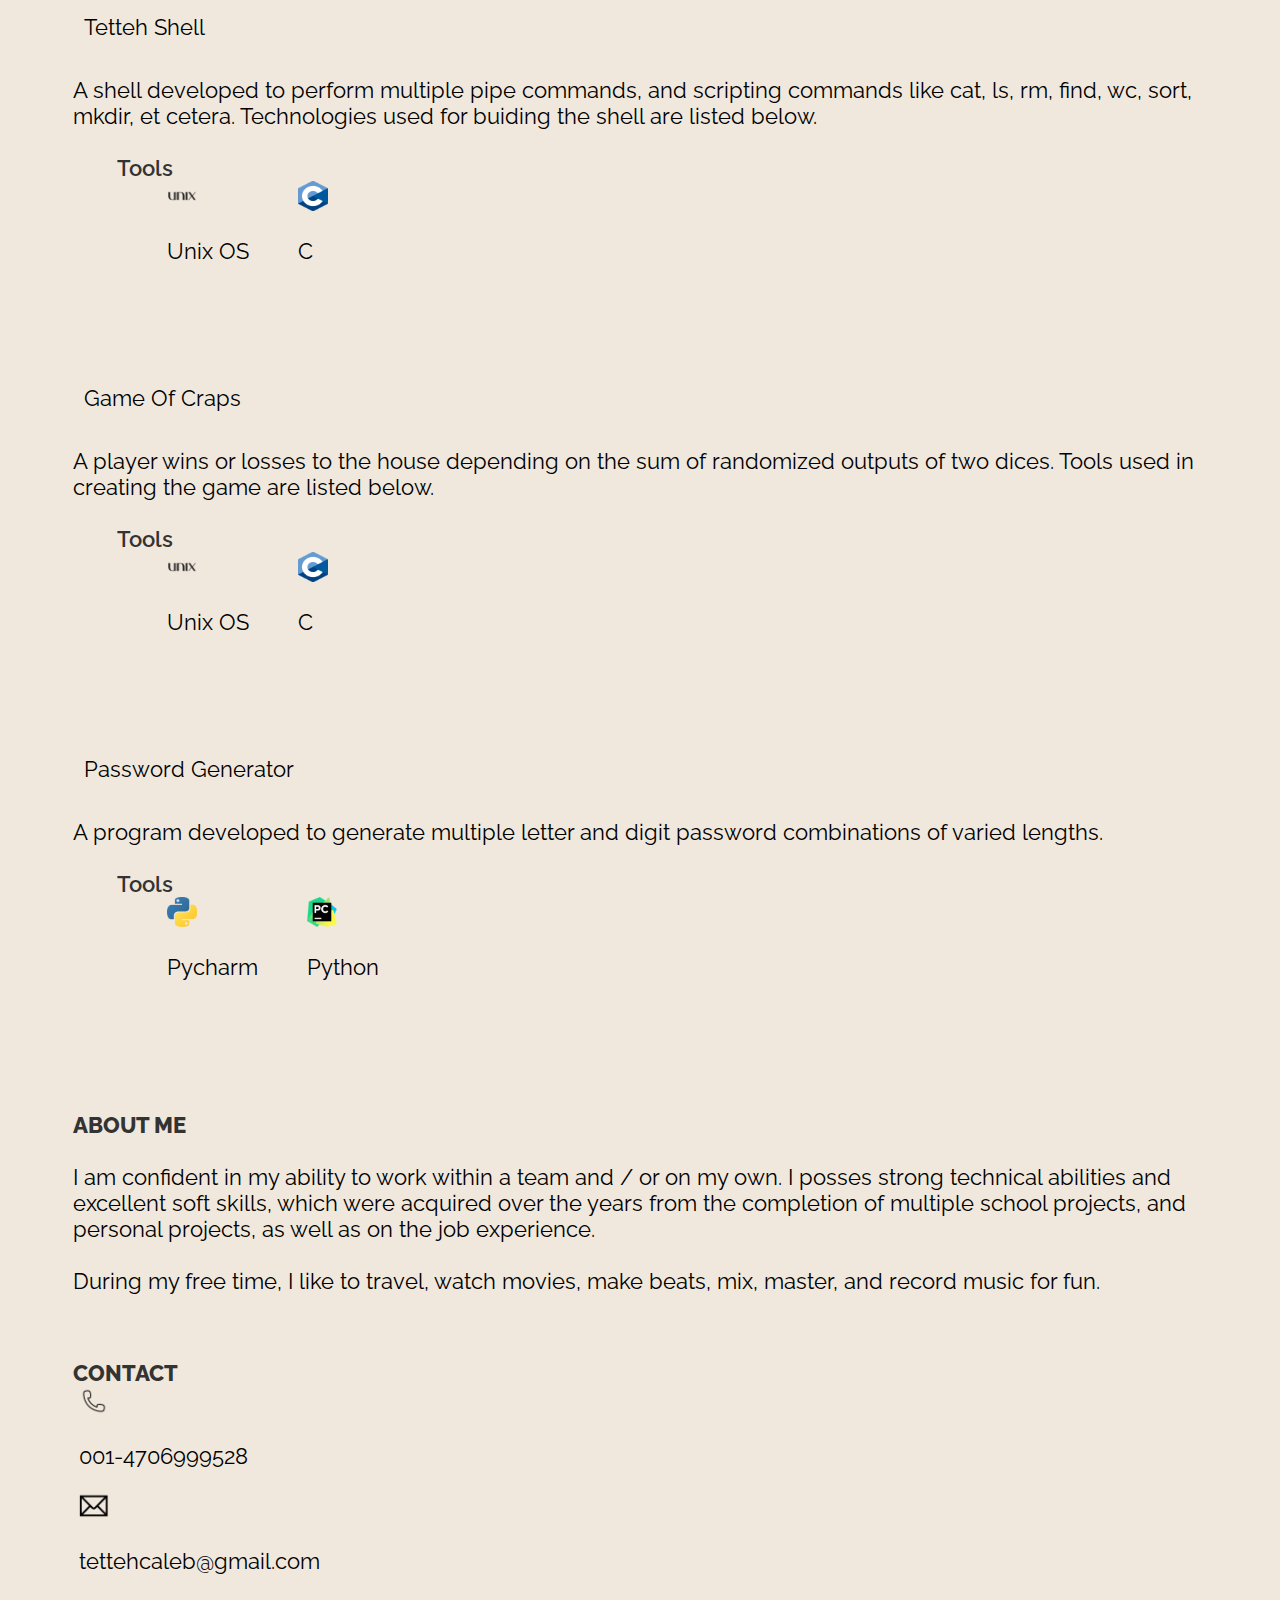
==== commit 50a23136: "updated resume" ====
--- a/home.html
+++ b/home.html
@@ -105,10 +105,11 @@
    
         </section>
         <div class=" header-nav-sticky">
-            <div class= "align-up-arrow">
-                <a href="#top"><img src="Images/up_arrow.png">
-                </a>
-            </div>
+            <a href="#top">
+                <div class= "align-up-arrow">
+                    <img src="Images/up_arrow.png">
+                </div>
+            </a>
          </div>
         
         <section class = "container content-section">
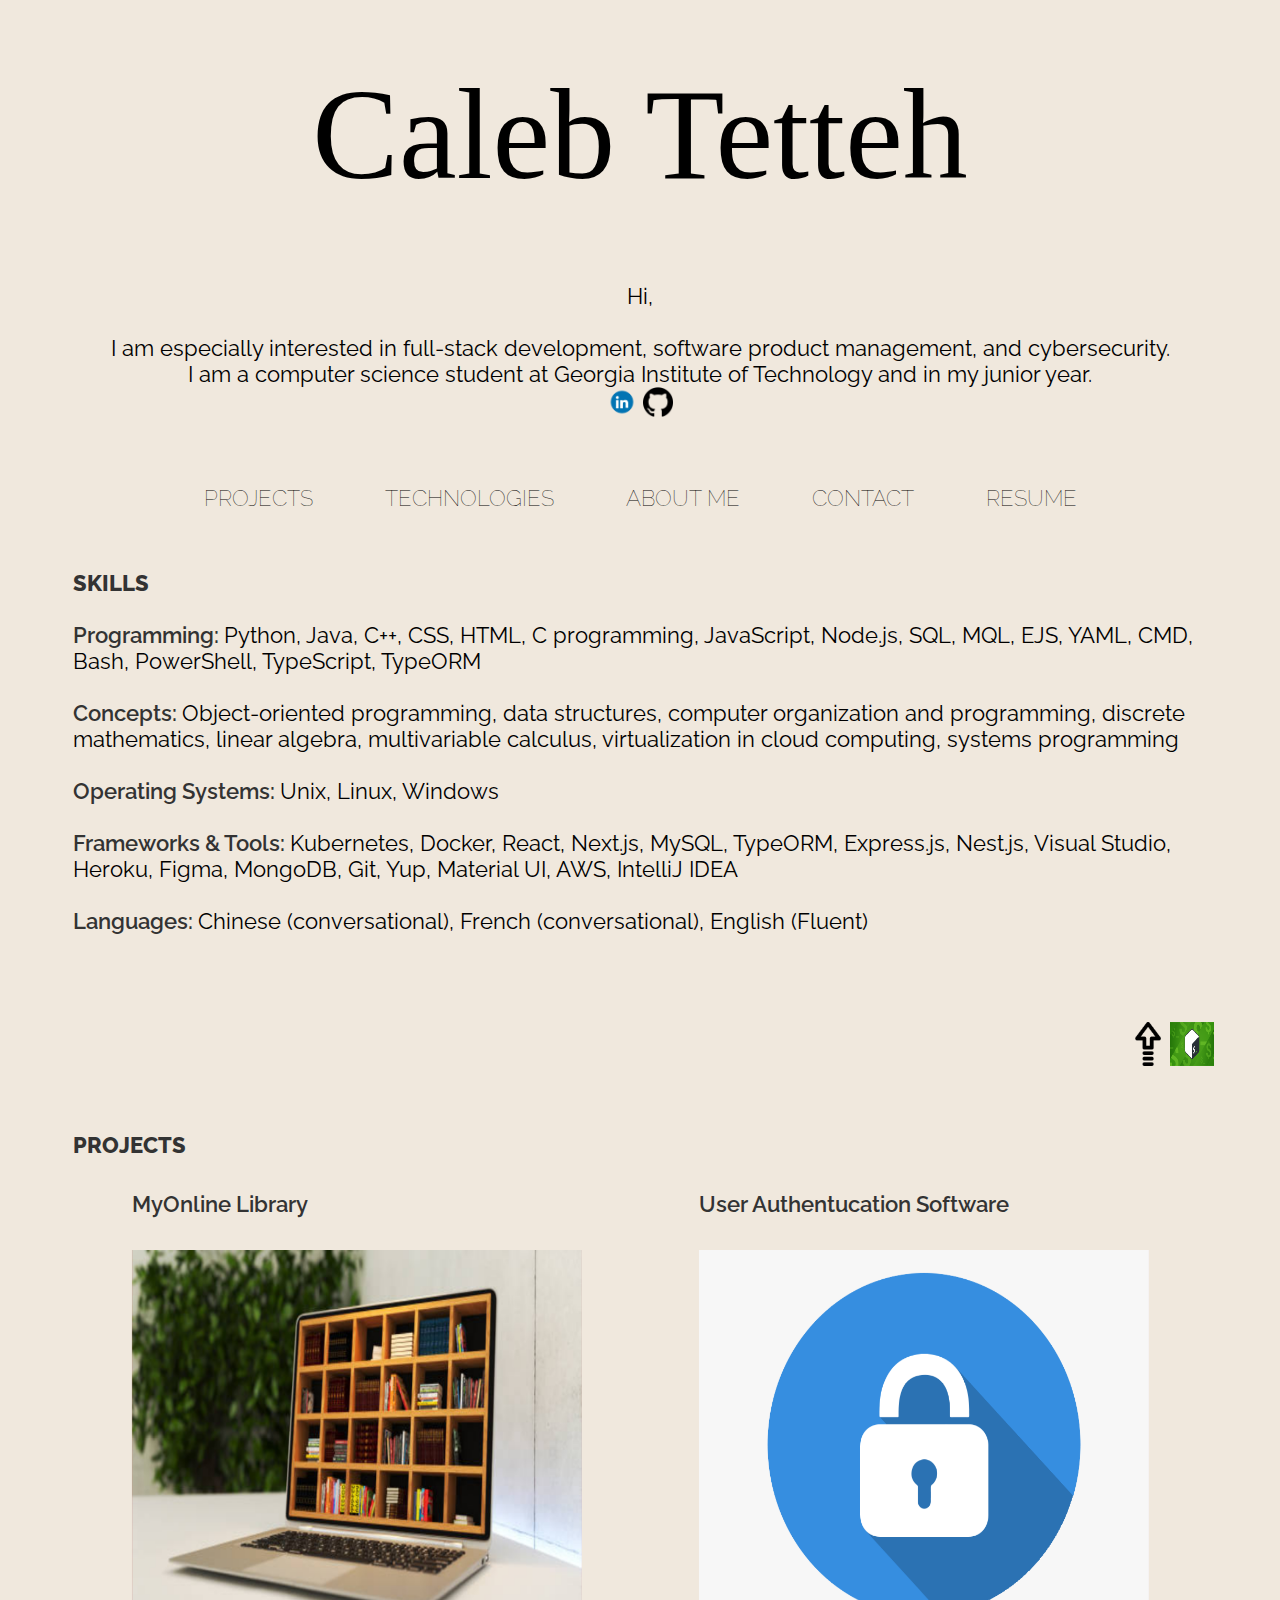
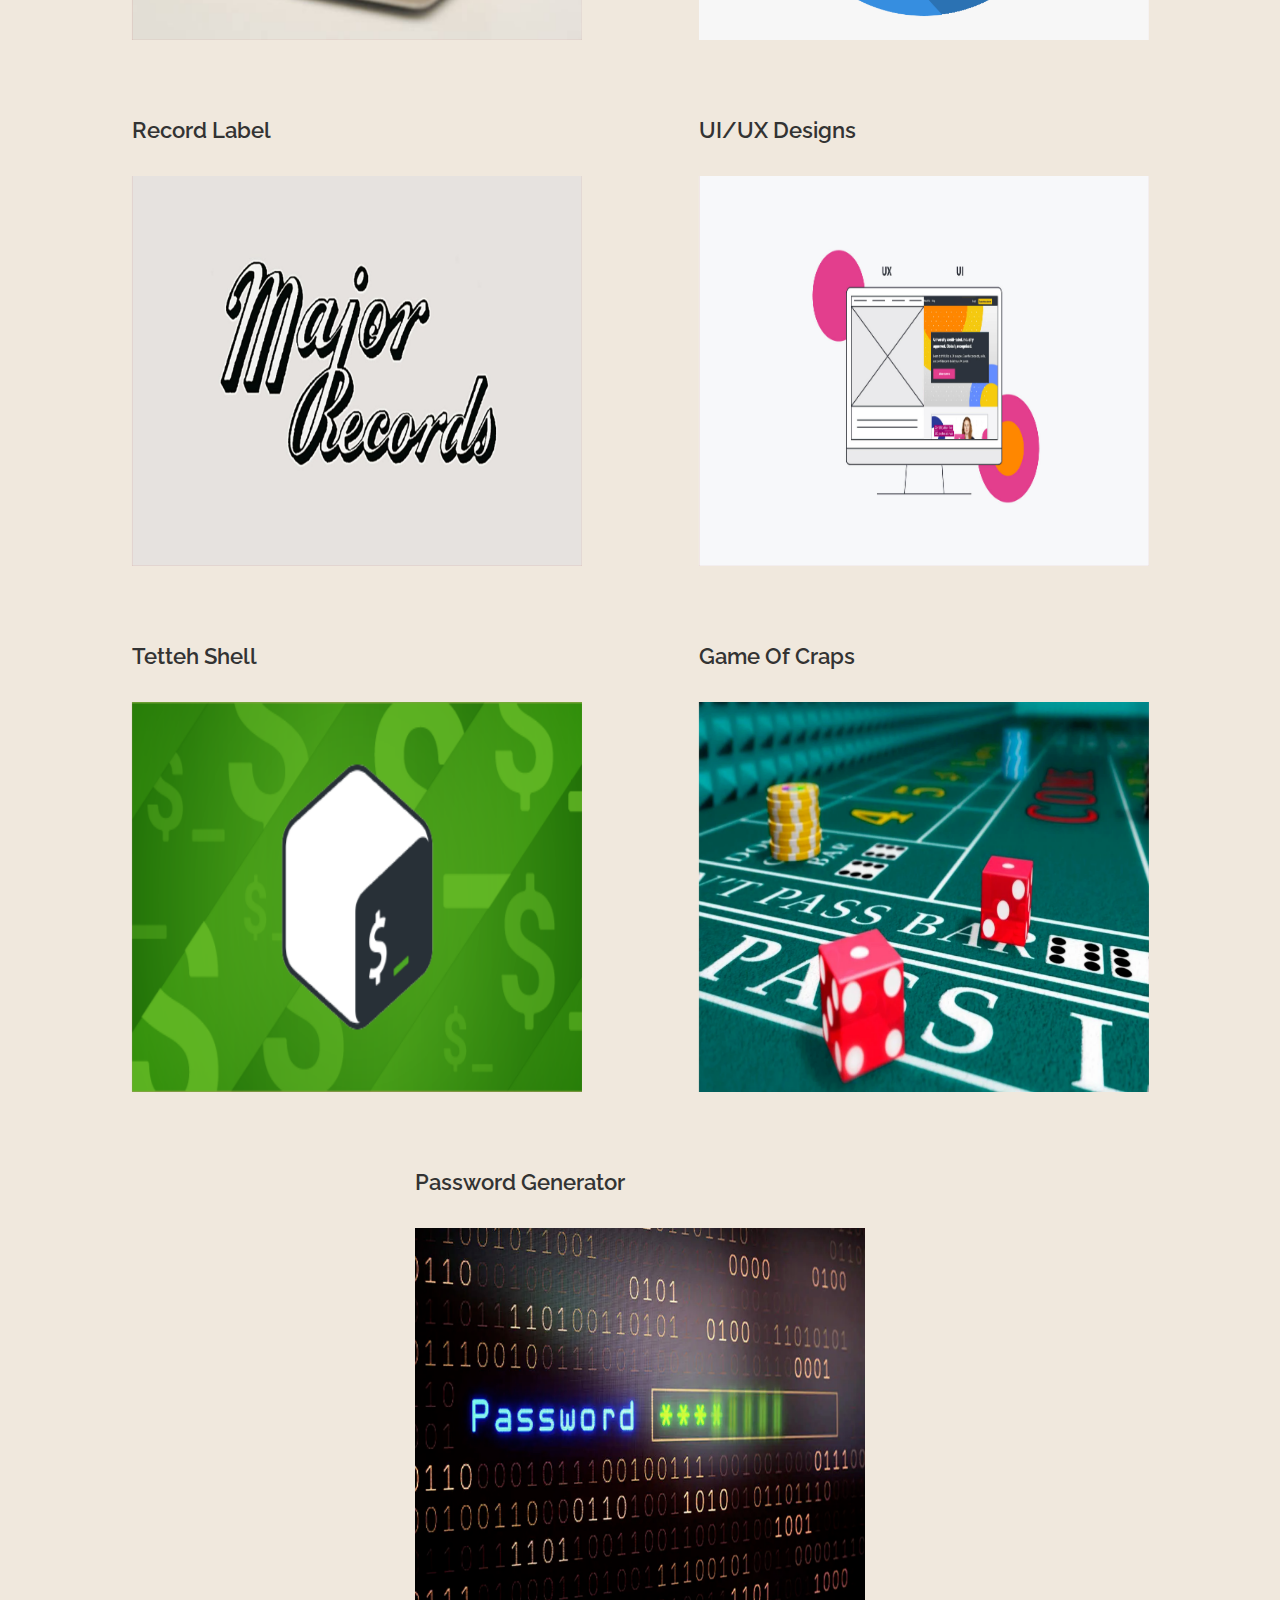
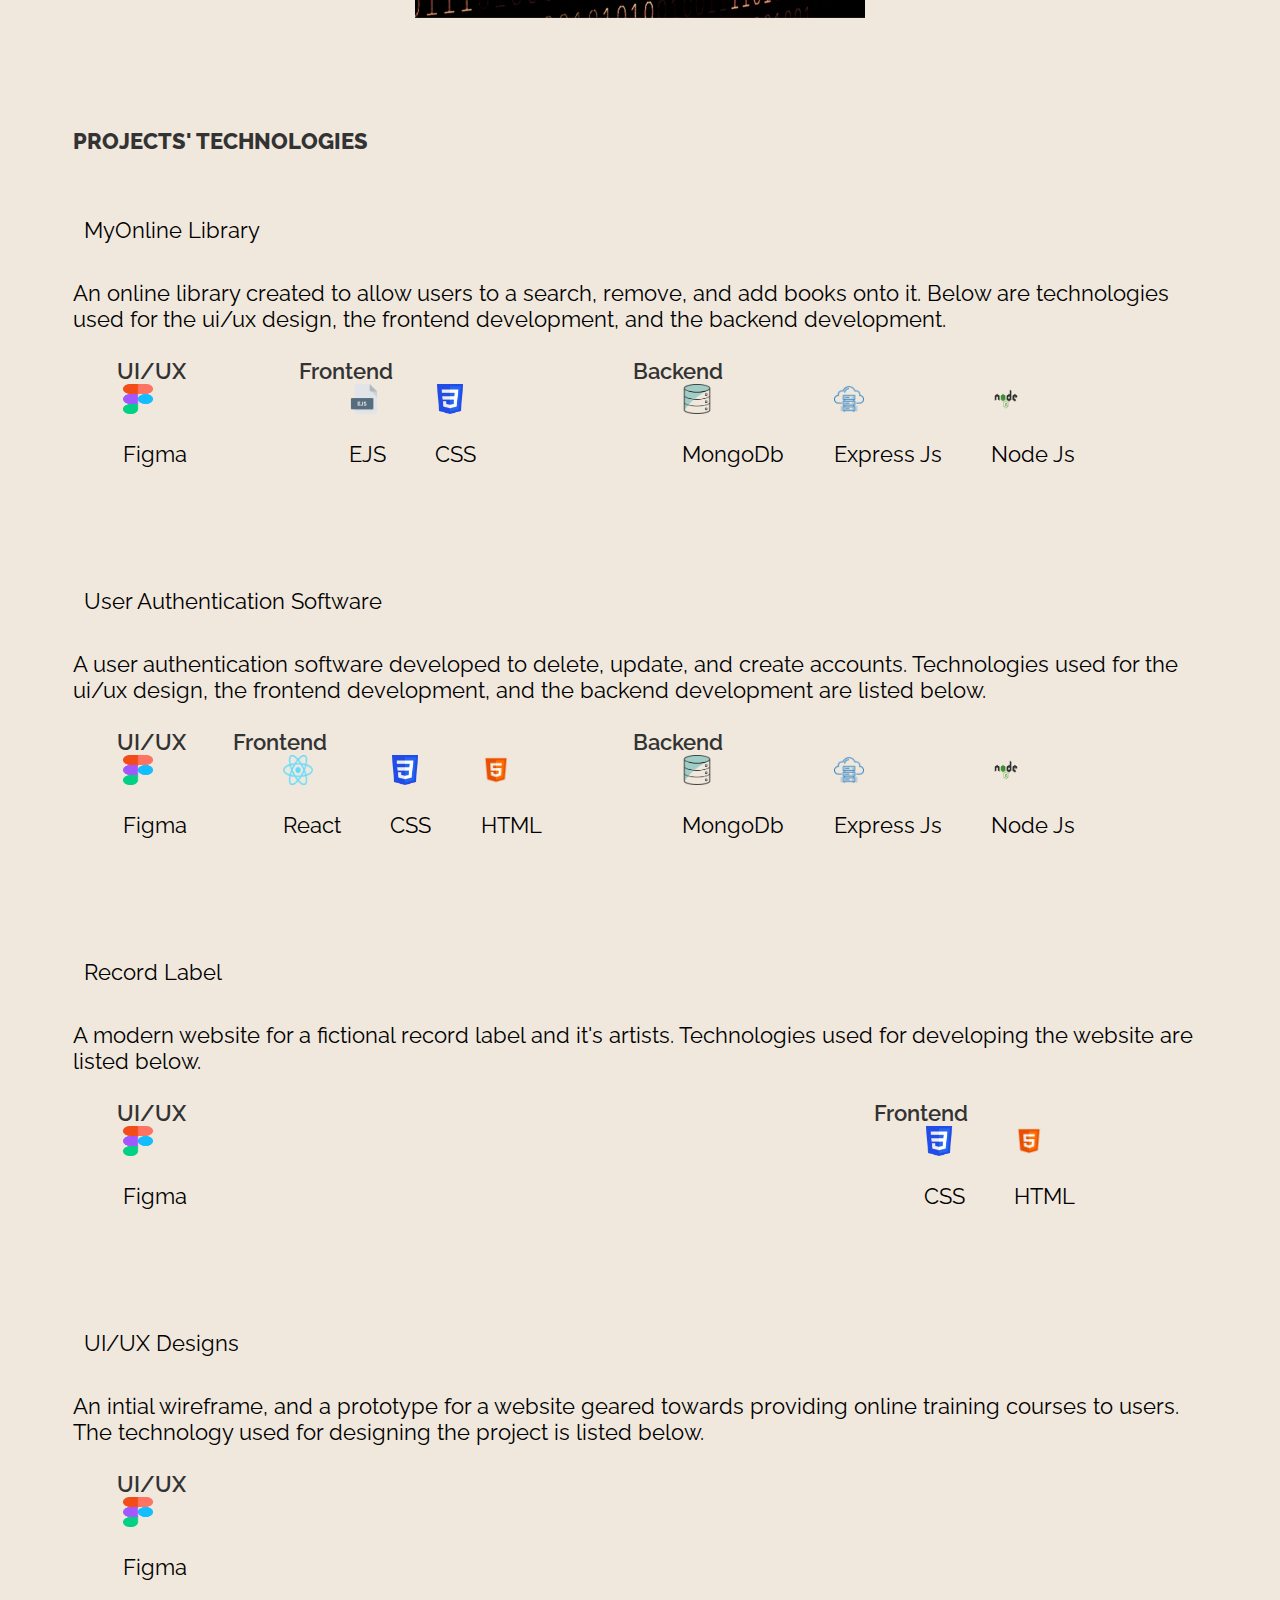
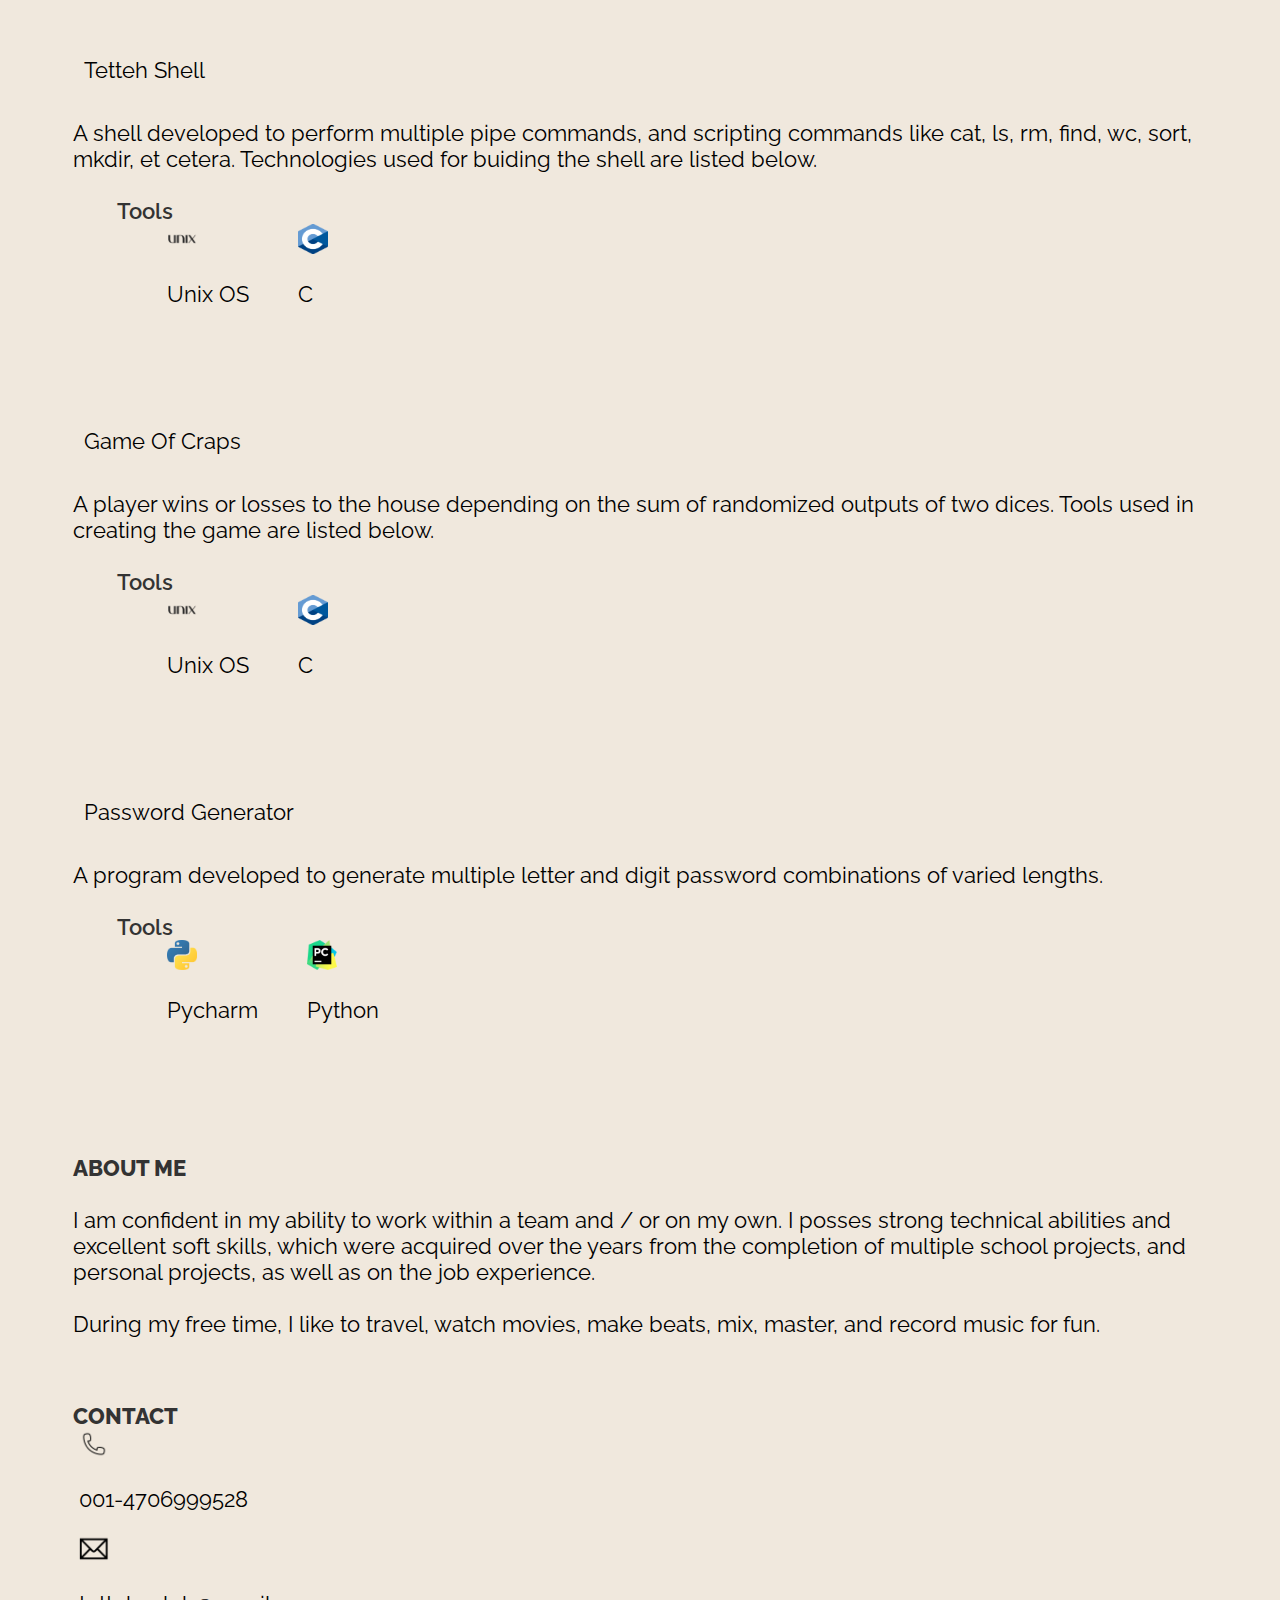
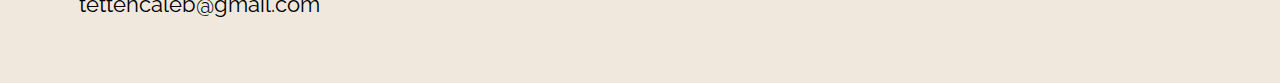
==== commit e3828eab: "updated resume" ====
--- a/home.html
+++ b/home.html
@@ -108,6 +108,7 @@
             <a href="#top">
                 <div class= "align-up-arrow">
                     <img src="Images/up_arrow.png">
+                    <img src="Images/tetteh_shell.png">       
                 </div>
             </a>
          </div>
--- a/styles.css
+++ b/styles.css
@@ -541,11 +541,12 @@
 .align-up-arrow {
     display: flex;
     justify-content: right;
+    padding: 1rem;
     margin : 2rem;
 }
 
 .align-up-arrow img {
-    width: 45px;
-    height: 45px;
+    width: 2rem;
+    height:2rem;
 }
  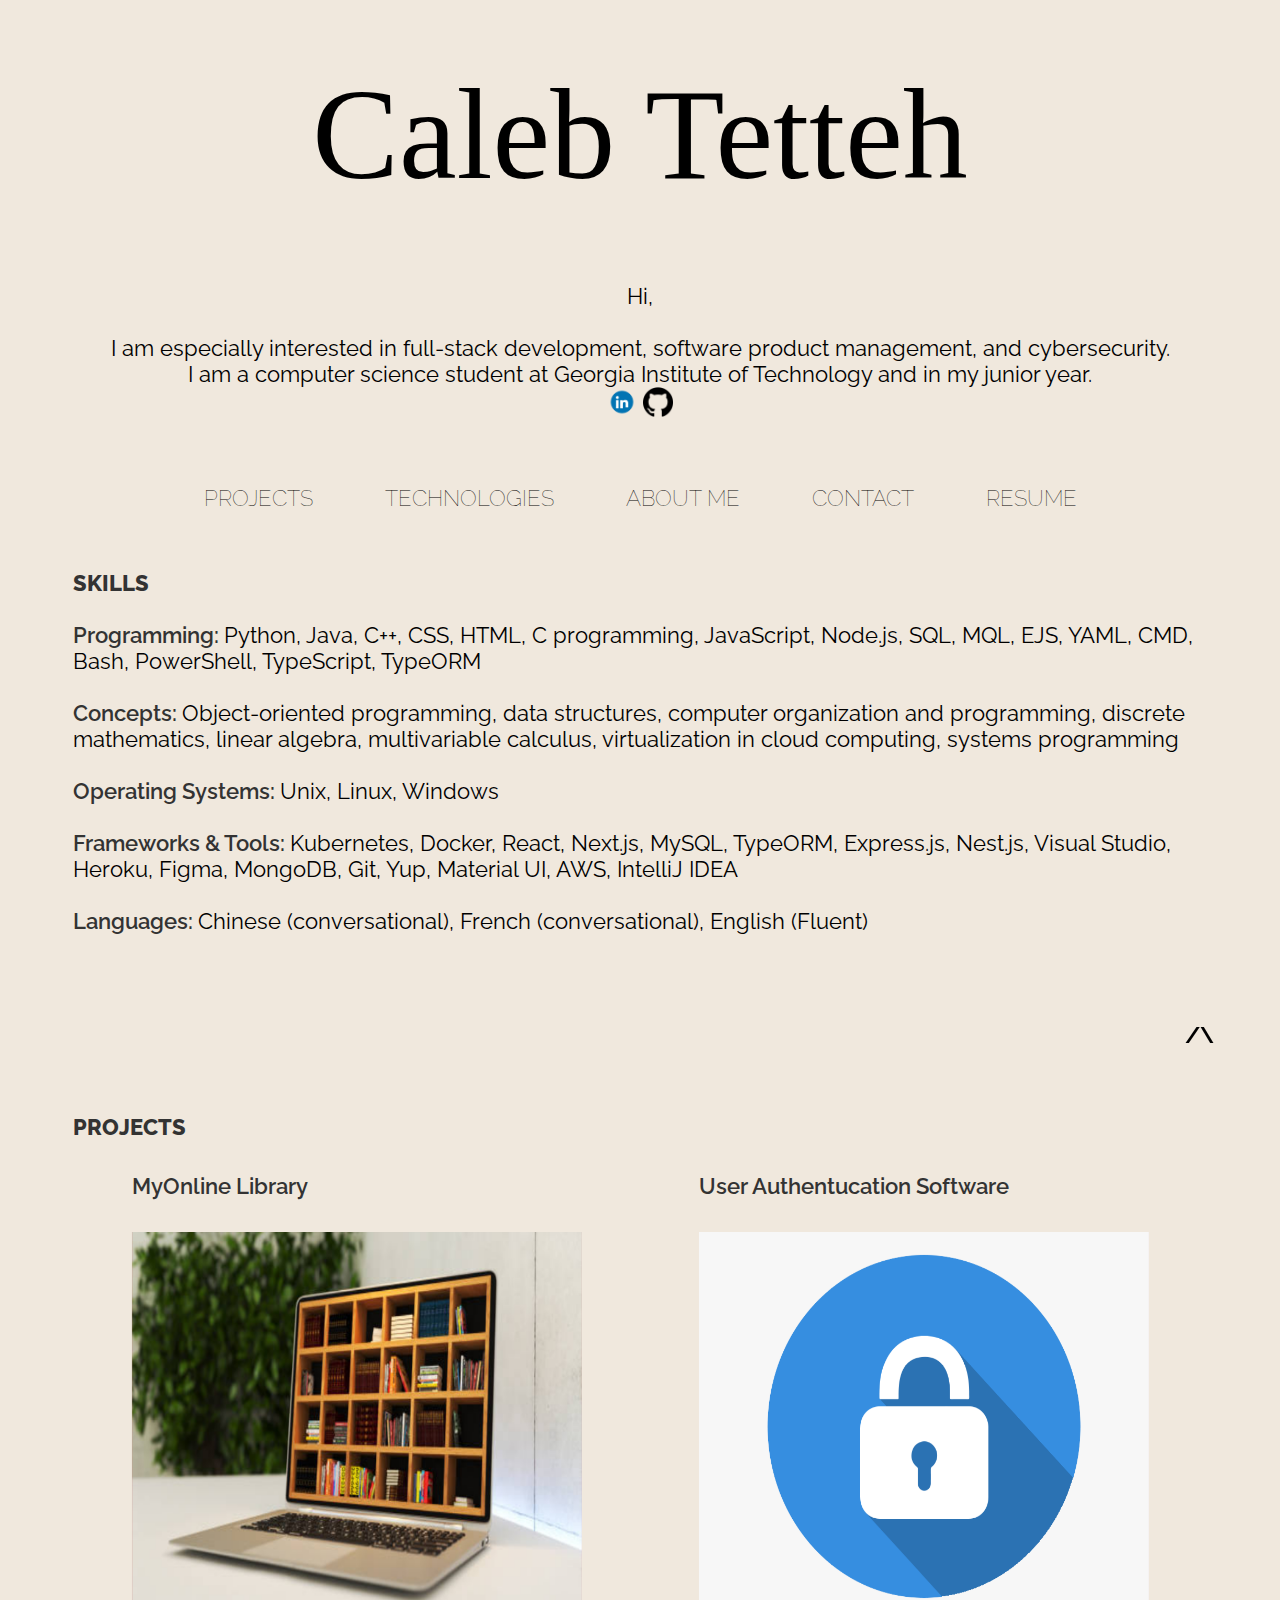
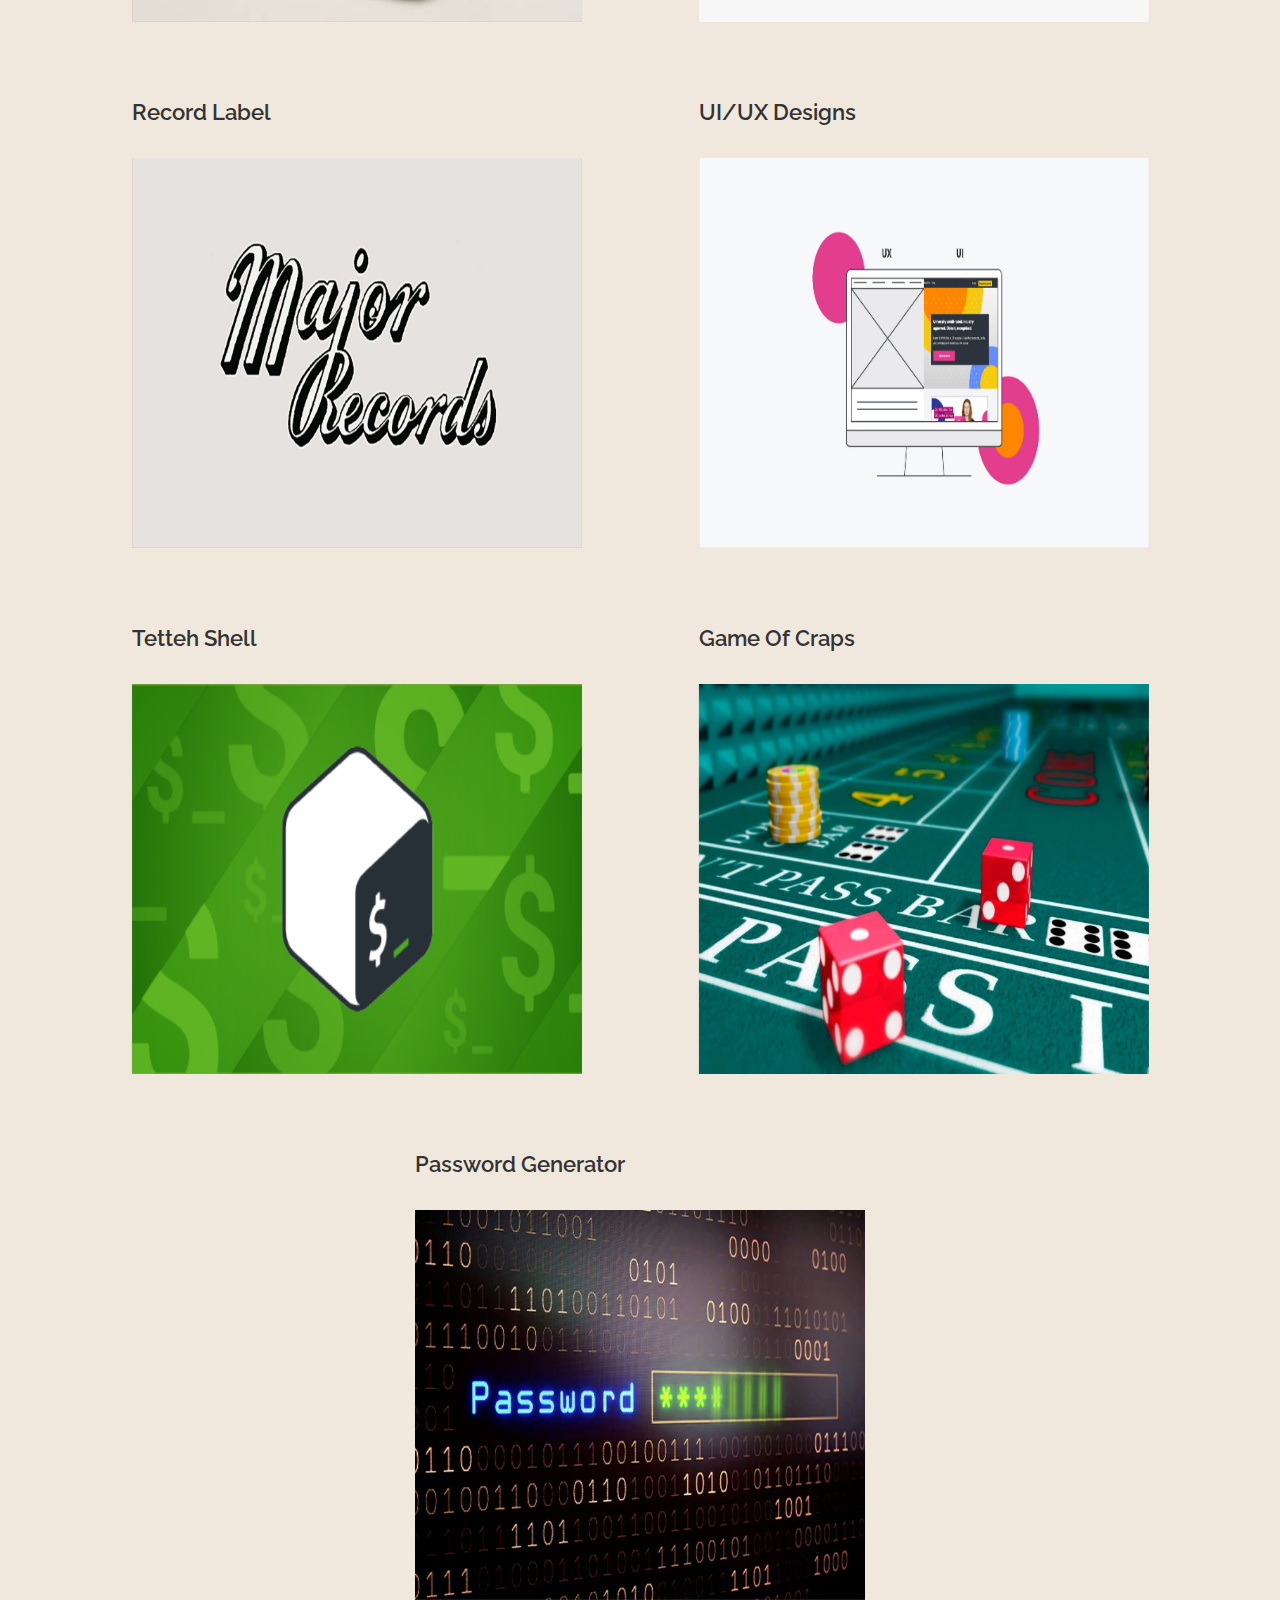
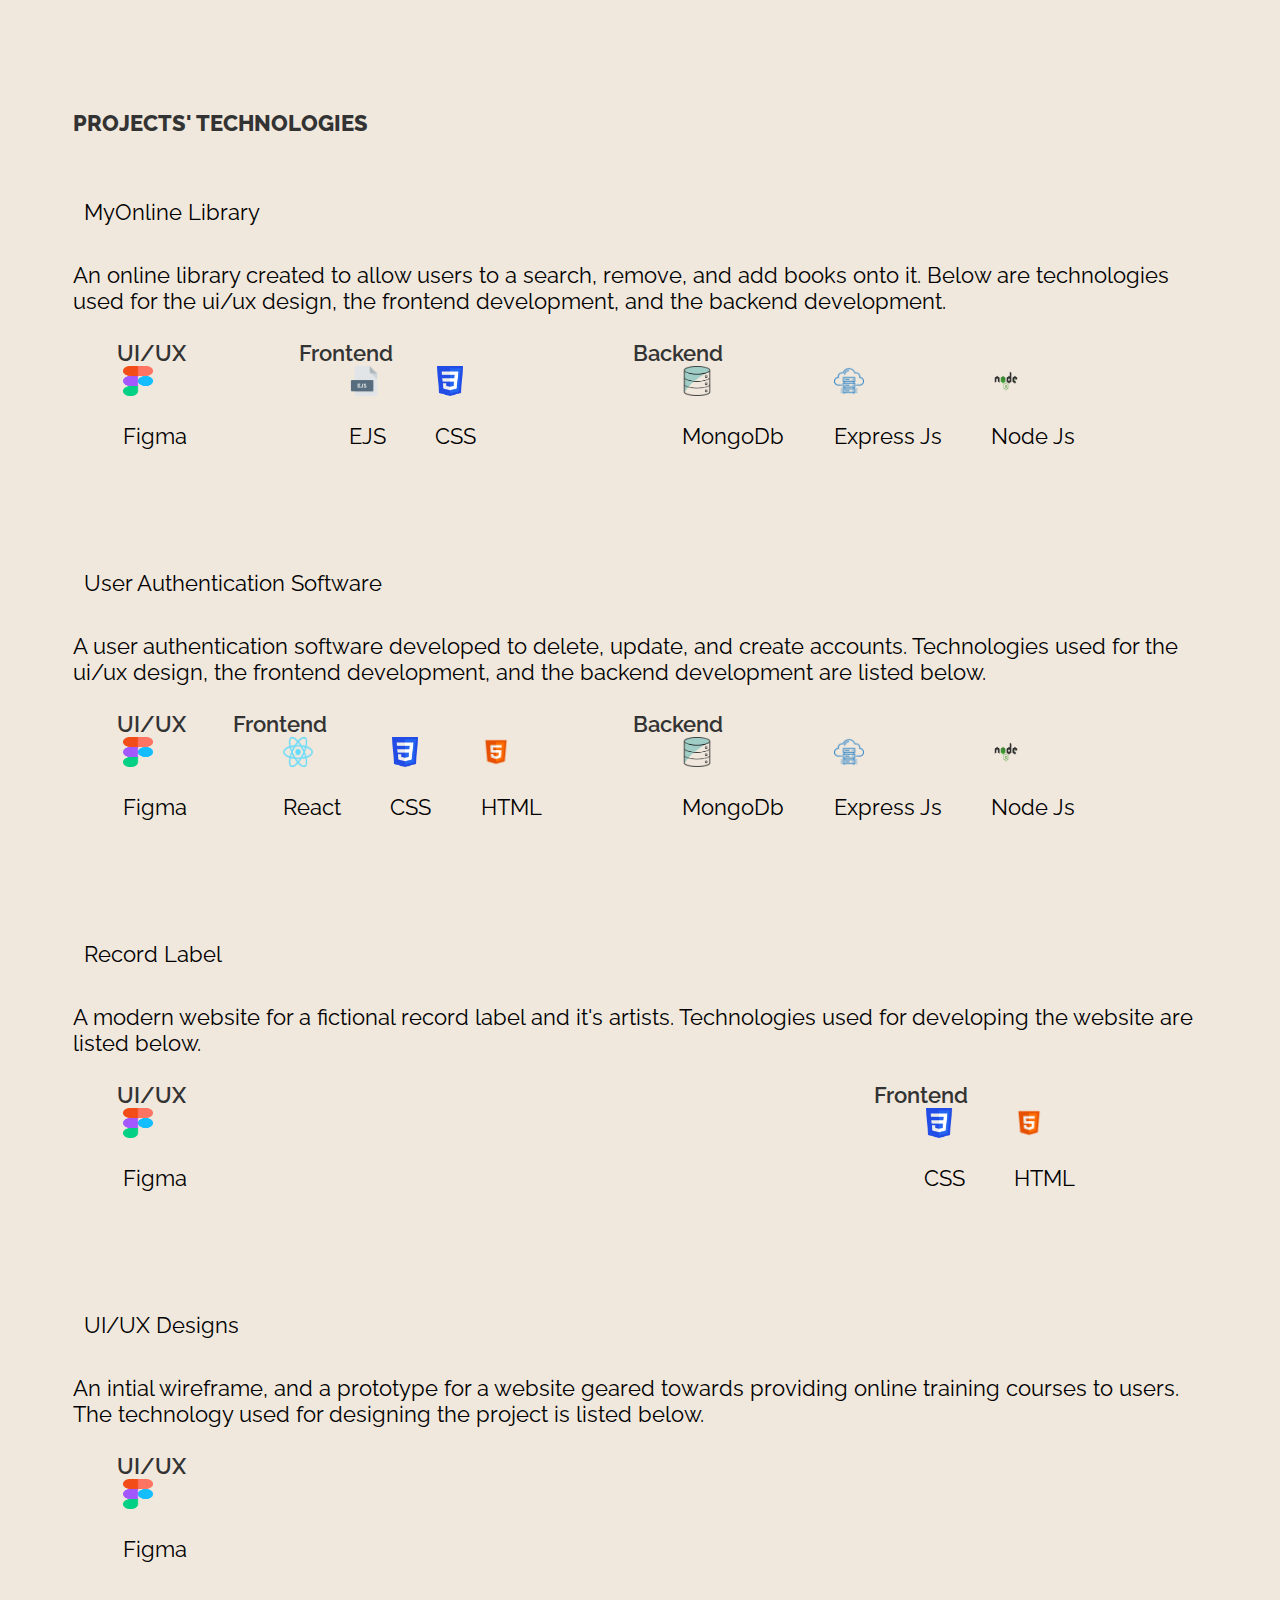
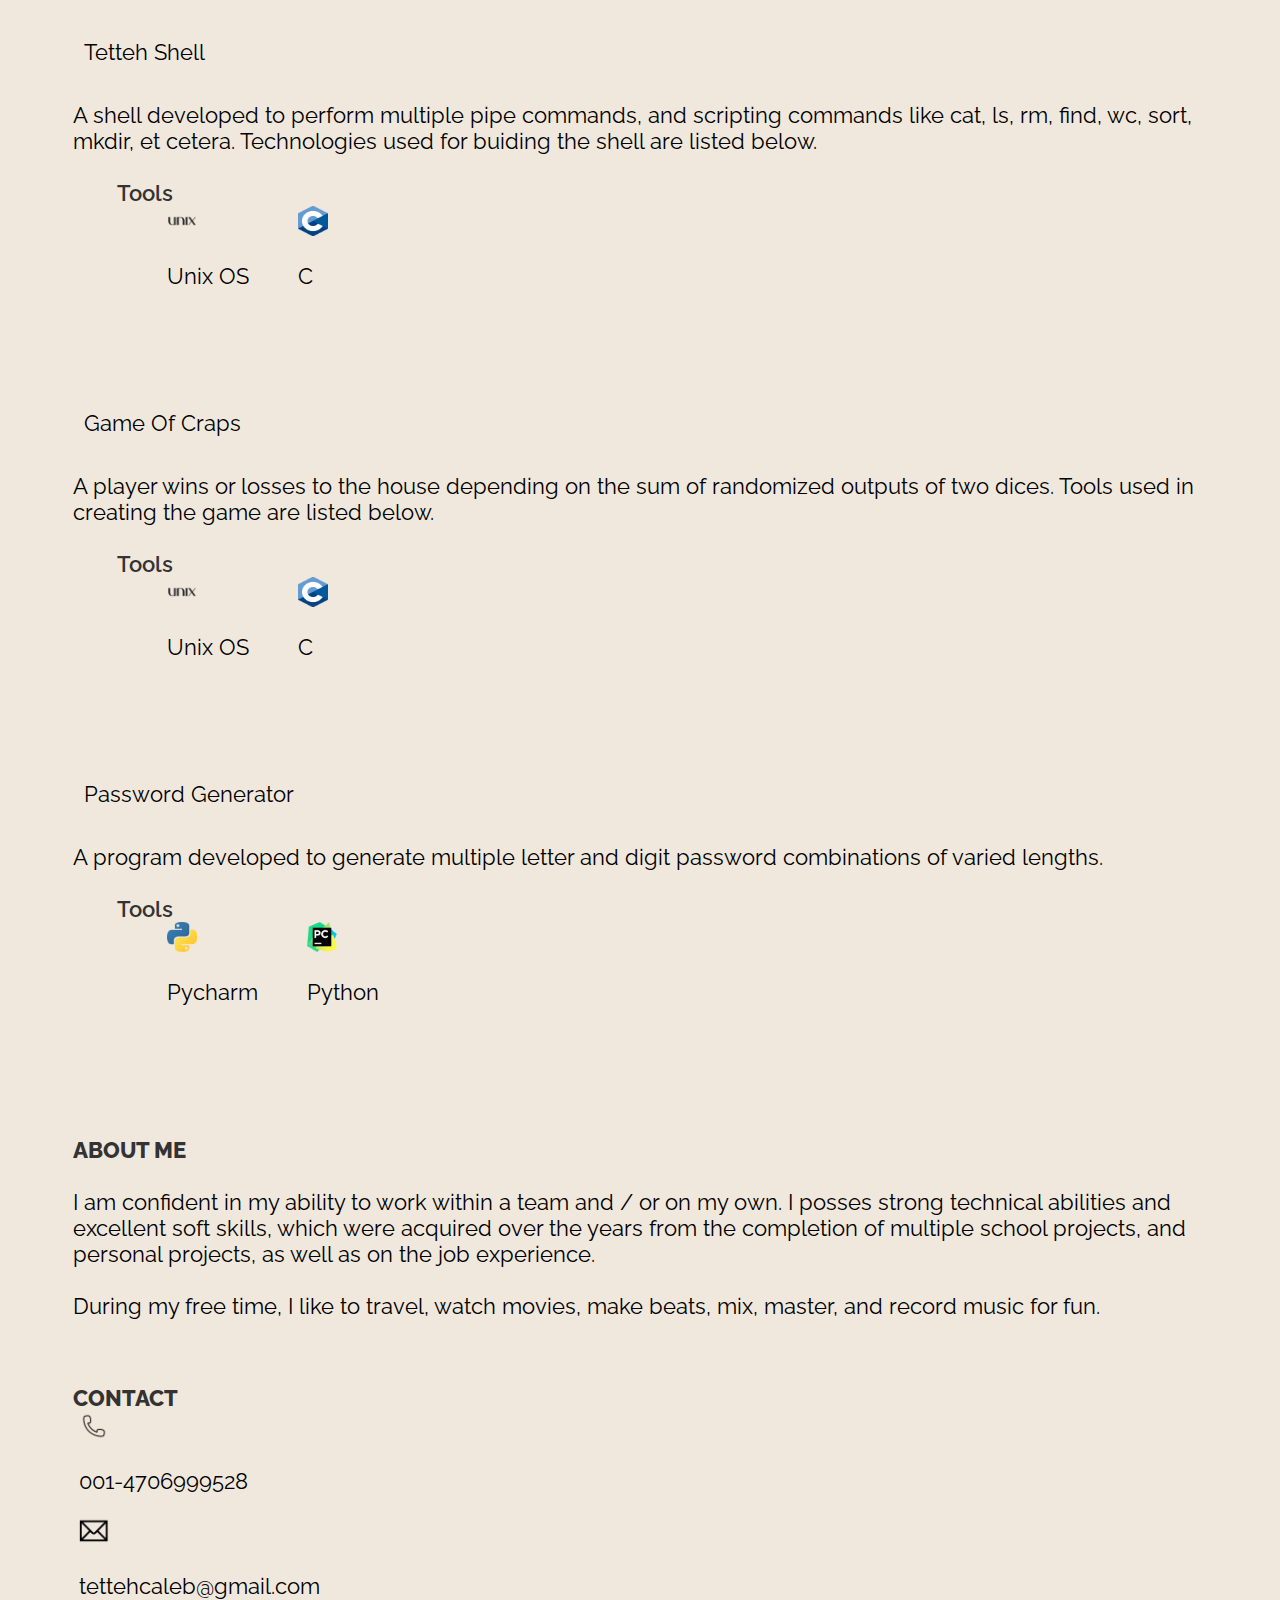
==== commit ee9f887d: "updated resume" ====
--- a/home.html
+++ b/home.html
@@ -12,8 +12,7 @@
         <link rel="stylesheet" href="styles.css" />
         <style>
             .header-nav-sticky { 
-                position: relative;
-                
+                position: relative;     
                 top: 0;
             }
 
@@ -24,6 +23,7 @@
                     position: -ms-sticky;
                     position: -o-sticky;
                     position: sticky;
+                    
                     top: 0.2rem;
                 }                
             }
@@ -105,12 +105,10 @@
    
         </section>
         <div class=" header-nav-sticky">
-            <a href="#top">
                 <div class= "align-up-arrow">
-                    <img src="Images/up_arrow.png">
-                    <img src="Images/tetteh_shell.png">       
-                </div>
-            </a>
+                    <a href="#top"><b> /\</b></a>
+                    <!--img src="Images/up_arrow.png"-->  
+                </div>
          </div>
         
         <section class = "container content-section">
--- a/styles.css
+++ b/styles.css
@@ -549,4 +549,9 @@
     width: 2rem;
     height:2rem;
 }
+
+.align-up-arrow a {
+    text-decoration: none;
+}
+
  